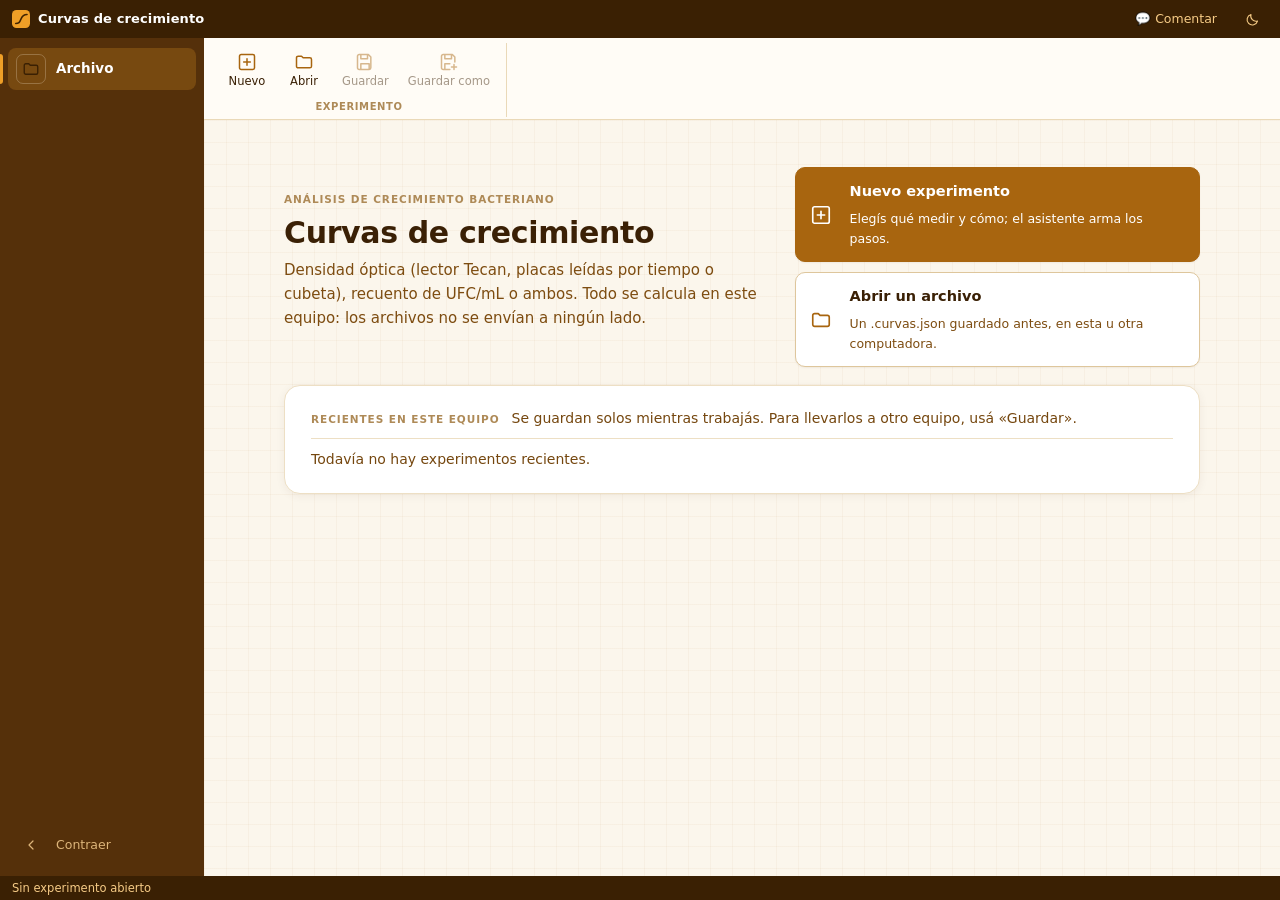
==== docs/index.html @ dcc704e7 "v2.10.0: OD y UFC con el mismo cálculo, ajustes de Baranyi/Huang corregidos y formato de publicación" ====
<!doctype html>
<html lang="es" data-tema="claro">
  <head>
    <meta charset="UTF-8" />
    <meta name="viewport" content="width=device-width, initial-scale=1.0" />
    <title>Curvas de crecimiento</title>
    <link rel="icon" type="image/svg+xml" href="data:image/svg+xml,%3Csvg xmlns='http://www.w3.org/2000/svg' viewBox='0 0 64 64'%3E%3Crect width='64' height='64' rx='14' fill='%23633806'/%3E%3Cpath d='M14 14V50H54' fill='none' stroke='%23FAEEDA' stroke-width='3.3' stroke-linecap='round'/%3E%3Cpath d='M17 46C28 46 32 44.5 37 34S47 17 56 16' fill='none' stroke='%23EF9F27' stroke-width='5.2' stroke-linecap='round'/%3E%3C/svg%3E" />
    <script>try { var t = JSON.parse(localStorage.getItem('curvas-crecimiento-v2-tema-mesada')); if (t) document.documentElement.dataset.tema = t } catch (e) {}</script>
    <script type="module" crossorigin src="./assets/index-DXe08MW4.js"></script>
    <link rel="stylesheet" crossorigin href="./assets/index-XXb9IZ9j.css">
  </head>
  <body>
    <div id="root"></div>
  </body>
</html>
---- docs/assets/index-XXb9IZ9j.css ----
@font-face{font-family:IBM Plex Sans;font-style:normal;font-display:swap;font-weight:400;src:url(./ibm-plex-sans-latin-400-normal-CDDApCn2.woff2) format("woff2"),url(./ibm-plex-sans-latin-400-normal-CYLoc0-x.woff) format("woff")}@font-face{font-family:IBM Plex Sans;font-style:normal;font-display:swap;font-weight:500;src:url(./ibm-plex-sans-latin-500-normal-6ng42L7E.woff2) format("woff2"),url(./ibm-plex-sans-latin-500-normal-BgVn5rGT.woff) format("woff")}@font-face{font-family:IBM Plex Sans;font-style:normal;font-display:swap;font-weight:600;src:url(./ibm-plex-sans-latin-600-normal-CuJfVYMP.woff2) format("woff2"),url(./ibm-plex-sans-latin-600-normal-Cu4Hd6ag.woff) format("woff")}@font-face{font-family:IBM Plex Sans;font-style:normal;font-display:swap;font-weight:700;src:url(./ibm-plex-sans-latin-700-normal-Bxkt5Cjx.woff2) format("woff2"),url(./ibm-plex-sans-latin-700-normal-Bth3BMcD.woff) format("woff")}@font-face{font-family:IBM Plex Sans;font-style:normal;font-display:swap;font-weight:400;src:url(./ibm-plex-sans-greek-400-normal-_efipK4i.woff2) format("woff2"),url(./ibm-plex-sans-greek-400-normal-D9ESIMu3.woff) format("woff")}@font-face{font-family:IBM Plex Sans;font-style:normal;font-display:swap;font-weight:600;src:url(./ibm-plex-sans-greek-600-normal-DzTrcv_p.woff2) format("woff2"),url(./ibm-plex-sans-greek-600-normal-D-CqTdkO.woff) format("woff")}:root,[data-tema=claro]{--fondo: #FBF6EC;--panel: #FFFFFF;--panel2: #FAF2E3;--hover: #F6E8CF;--cuadricula: rgba(168, 101, 15, .045);--texto: #3A2005;--sec: #7D4C10;--tenue: #AE8A57;--borde: #EDDFC4;--borde2: #DEC69C;--acento: #A8650F;--acento-fuerte: #854F0B;--acento-suave: rgba(239, 159, 39, .15);--sobre-acento: #FFFFFF;--acento2: #993C1D;--peligro: #B42318;--peligro-suave: rgba(180, 35, 24, .08);--ok: #3B6D11;--ok-suave: rgba(99, 153, 34, .13);--aviso: #C2410C;--aviso-suave: rgba(194, 65, 12, .09);--sombra: 0 12px 32px rgba(65, 36, 2, .14);--sombra-suave: 0 1px 2px rgba(65, 36, 2, .06);--input: #FFFFFF;--radio: 10px;color-scheme:light}[data-tema=oscuro]{--fondo: #221403;--panel: #2E1E0A;--panel2: #382510;--hover: #432D15;--cuadricula: rgba(250, 199, 117, .035);--texto: #FAEEDA;--sec: #E0B777;--tenue: #A48150;--borde: #47301A;--borde2: #5F4122;--acento: #EF9F27;--acento-fuerte: #FAC775;--acento-suave: rgba(239, 159, 39, .15);--sobre-acento: #412402;--acento2: #F0997B;--peligro: #F09595;--peligro-suave: rgba(240, 149, 149, .12);--ok: #97C459;--ok-suave: rgba(151, 196, 89, .12);--aviso: #FAC775;--aviso-suave: rgba(250, 199, 117, .12);--sombra: 0 12px 32px rgba(0, 0, 0, .45);--sombra-suave: 0 1px 2px rgba(0, 0, 0, .3);--input: #281906;color-scheme:dark}*{box-sizing:border-box}html,body,#root{height:100%;margin:0}body{background:var(--fondo);color:var(--texto);font:14px/1.5 IBM Plex Sans,Segoe UI,system-ui,-apple-system,Roboto,Arial,sans-serif;-webkit-font-smoothing:antialiased;font-feature-settings:"tnum" 1}h1{font-size:21px;font-weight:600;margin:0 0 4px;letter-spacing:-.012em;line-height:1.25}h2{font-size:15.5px;font-weight:600;margin:0 0 10px}h3{font-size:13.5px;font-weight:600;margin:18px 0 8px;color:var(--acento)}h4{font-size:14px;font-weight:600;margin:16px 0 6px}p{margin:0 0 10px}a{color:var(--acento)}code{font-family:Consolas,Cascadia Mono,monospace;font-size:12.5px;background:var(--panel2);border:1px solid var(--borde);padding:1px 5px;border-radius:4px}.sub{color:var(--sec);margin-bottom:18px}.ayuda{color:var(--sec);font-size:13px}.tenue{color:var(--tenue)}.mono{font-family:Consolas,Cascadia Mono,monospace}.num{font-variant-numeric:tabular-nums}.etiqueta-seccion{display:inline-block;font-size:10.5px;font-weight:600;letter-spacing:.09em;text-transform:uppercase;color:var(--tenue)}button{font:inherit;color:var(--texto);background:var(--panel);border:1px solid var(--borde2);border-radius:7px;padding:6px 12px;cursor:pointer;transition:background .15s,border-color .15s,color .15s,box-shadow .15s;display:inline-flex;align-items:center;gap:6px;white-space:nowrap}button:hover:not(:disabled){background:var(--hover);border-color:var(--acento)}button:focus-visible{outline:2px solid var(--acento);outline-offset:1px}button:disabled{opacity:.45;cursor:default}button.primario{background:var(--acento);border-color:var(--acento);color:var(--sobre-acento);font-weight:600;box-shadow:var(--sombra-suave)}button.primario:hover:not(:disabled){background:var(--acento-fuerte);border-color:var(--acento-fuerte)}button.peligro{color:var(--peligro);border-color:color-mix(in srgb,var(--peligro) 45%,transparent);background:transparent}button.peligro:hover:not(:disabled){background:var(--peligro-suave);border-color:var(--peligro)}button.fantasma{background:transparent;border-color:transparent;color:var(--sec)}button.fantasma:hover:not(:disabled){color:var(--texto);background:var(--hover);border-color:transparent}button.chico{padding:3px 9px;font-size:12.5px}button.icono{padding:5px;width:30px;height:30px;justify-content:center}input,select,textarea{font:inherit;color:var(--texto);background:var(--input);border:1px solid var(--borde2);border-radius:7px;padding:6px 9px;outline:none;transition:border-color .15s,box-shadow .15s;min-width:0}input:hover,select:hover,textarea:hover{border-color:color-mix(in srgb,var(--acento) 45%,var(--borde2))}input:focus,select:focus,textarea:focus{border-color:var(--acento);box-shadow:0 0 0 3px var(--acento-suave)}input:disabled{opacity:.55}input[type=checkbox]{accent-color:var(--acento);width:15px;height:15px;margin:0}input[type=number]{width:90px}textarea{resize:vertical}.campo{display:flex;flex-direction:column;gap:4px;margin-bottom:10px}.campo>span{font-size:12px;color:var(--sec);font-weight:500}.campo input,.campo select,.campo textarea{width:100%}.check{display:flex;gap:8px;align-items:flex-start;margin:6px 0 10px;cursor:pointer;font-size:13.5px}.check input{margin-top:2px;flex-shrink:0}.check small{display:block;color:var(--sec);font-size:12px}.fila{display:flex;gap:10px;align-items:center;flex-wrap:wrap}.fila.fin{align-items:flex-end}.fila .campo{margin-bottom:0}.espacio{flex:1}.seg{display:inline-flex;border:1px solid var(--borde2);border-radius:8px;overflow:hidden;background:var(--panel)}.seg button{border:0;border-radius:0;background:transparent;padding:5px 12px;color:var(--sec)}.seg button+button{border-left:1px solid var(--borde2)}.seg button.on{background:var(--acento-suave);color:var(--acento);font-weight:600}.grilla-form{display:grid;grid-template-columns:repeat(auto-fill,minmax(200px,1fr));gap:0 14px}.app{display:flex;height:100%}.principal{flex:1;overflow-y:auto;min-width:0;background-color:var(--fondo);background-image:linear-gradient(var(--cuadricula) 1px,transparent 1px),linear-gradient(90deg,var(--cuadricula) 1px,transparent 1px);background-size:22px 22px}.pagina{padding:16px 24px 48px}.encabezado{display:flex;align-items:flex-start;gap:16px;margin-bottom:16px;flex-wrap:wrap}.encabezado>div:first-child{flex:1;min-width:260px}.encabezado .sub{margin:2px 0 0;max-width:1100px}.tarjeta,.mosaico{background:var(--panel);border:1px solid var(--borde);border-radius:var(--radio);box-shadow:var(--sombra-suave)}.tarjeta{padding:16px 18px;margin-bottom:14px}.tarjeta>h2:first-child{padding-bottom:8px;border-bottom:1px solid var(--borde);margin-bottom:12px}.tarjeta.plana{padding:12px 14px}.cabeza-tarjeta{display:flex;align-items:baseline;gap:12px;flex-wrap:wrap;padding-bottom:8px;margin-bottom:10px;border-bottom:1px solid var(--borde)}.ajustes h3:first-child{margin-top:0}.grid-kpi{display:grid;grid-template-columns:repeat(auto-fill,minmax(150px,1fr));gap:10px;margin-bottom:14px}.kpi{background:var(--panel);border:1px solid var(--borde);border-radius:8px;padding:9px 12px;border-left:3px solid var(--acento)}.kpi small{color:var(--sec);font-size:11.5px;display:block}.kpi b{font-size:18px;font-weight:600;font-variant-numeric:tabular-nums}.vacio{border:1px dashed var(--borde2);border-radius:var(--radio);padding:34px 20px;text-align:center;color:var(--sec);background:var(--panel)}.vacio b{display:block;color:var(--texto);font-size:15px;margin-bottom:4px}.chip{display:inline-flex;align-items:center;gap:6px;padding:1px 9px;border-radius:99px;font-size:12px;background:var(--panel2);border:1px solid var(--borde);color:var(--sec)}.chip.acento{background:var(--acento-suave);color:var(--acento);border-color:transparent}.chip.ok{background:var(--ok-suave);color:var(--ok);border-color:transparent}.chip.aviso{background:var(--aviso-suave);color:var(--aviso);border-color:transparent}.chip.peligro{background:var(--peligro-suave);color:var(--peligro);border-color:transparent}.punto{width:10px;height:10px;border-radius:50%;display:inline-block;flex-shrink:0}.aviso-caja{border-radius:8px;padding:9px 12px;font-size:13px;margin-bottom:12px;background:var(--aviso-suave);color:var(--aviso);border-left:3px solid var(--aviso)}.aviso-caja.info{background:var(--acento-suave);color:var(--acento-fuerte);border-left-color:var(--acento)}.aviso-caja.error{background:var(--peligro-suave);color:var(--peligro);border-left-color:var(--peligro)}.aviso-texto{color:var(--aviso);font-weight:600}.pestanas{display:flex;gap:2px;border-bottom:1px solid var(--borde);margin-bottom:14px;flex-wrap:wrap}.pestanas button{border:0;border-bottom:2px solid transparent;border-radius:0;background:transparent;color:var(--sec);padding:8px 12px}.pestanas button:hover:not(:disabled){background:transparent;color:var(--texto);border-color:transparent;border-bottom-color:var(--borde2)}.pestanas button.on{color:var(--acento);border-bottom-color:var(--acento);font-weight:600}.tabla-scroll{overflow:auto;border:1px solid var(--borde);border-radius:8px;max-height:520px;background:var(--panel)}.tabla-scroll.alta{max-height:none}table.tabla{border-collapse:separate;border-spacing:0;width:100%;font-size:13px}.tabla th{position:sticky;top:0;background:var(--panel2);color:var(--sec);font-weight:600;text-align:left;padding:7px 10px;border-bottom:1px solid var(--borde2);white-space:nowrap;z-index:1;font-size:12px}.tabla td{padding:6px 10px;border-bottom:1px solid var(--borde);white-space:nowrap}.tabla tbody tr:nth-child(2n) td{background:color-mix(in srgb,var(--panel2) 45%,transparent)}.tabla tr:last-child td{border-bottom:0}.tabla tbody tr:hover td{background:var(--hover)}.tabla td.num,.tabla th.num{text-align:right;font-variant-numeric:tabular-nums}.tabla input,.tabla select{padding:3px 6px}.tabla.compacta th,.tabla.compacta td{padding:3px 8px}.calib-resultado{padding:12px 14px;border:1px solid var(--borde);border-radius:8px;background:var(--panel2)}.calib-resultado h3{margin-top:12px}.tabla tr.fuera td{color:var(--tenue);text-decoration:line-through;text-decoration-color:color-mix(in srgb,var(--tenue) 60%,transparent)}.tabla tr.fuera td.grupo{color:inherit;text-decoration:none}[data-tip]{cursor:help}.tabla td[data-tip]{text-decoration:underline dotted color-mix(in srgb,var(--acento) 60%,transparent);text-underline-offset:3px}.placa-wrap{overflow-x:auto;overflow-y:hidden;padding-bottom:4px}.placa{border-collapse:separate;border-spacing:5px;-webkit-user-select:none;user-select:none;margin:0}.placa th{color:var(--sec);font-weight:600;font-size:12px}.placa td{padding:0}.pozo{width:74px;height:50px;border-radius:50%/42%;border:1px solid var(--borde2);background:var(--panel2);display:flex;flex-direction:column;justify-content:center;align-items:center;cursor:pointer;font-size:11px;line-height:1.2;text-align:center;padding:2px;transition:transform .08s,box-shadow .12s;overflow:hidden}.pozo:hover{box-shadow:0 0 0 2px var(--acento)}.pozo b{font-weight:600;font-size:11.5px;max-width:64px;overflow:hidden;text-overflow:ellipsis;white-space:nowrap}.pozo small{color:var(--sec);font-size:10.5px}.pozo.sel{box-shadow:0 0 0 2px var(--acento),0 0 0 5px var(--acento-suave);transform:scale(.96)}.pozo.vacio-poz{opacity:.55}.pozo.blanco{background-image:repeating-linear-gradient(135deg,transparent 0 6px,color-mix(in srgb,var(--sec) 16%,transparent) 6px 8px)}.leyenda-cepas{display:flex;flex-wrap:wrap;gap:6px 14px;margin-top:12px;font-size:12.5px;color:var(--sec)}.leyenda-cepas span{display:inline-flex;gap:6px;align-items:center}.barra-seleccion{display:flex;align-items:center;gap:10px;flex-wrap:wrap;margin-top:12px;padding:8px 12px;border-radius:8px;background:var(--acento-suave);border:1px solid var(--acento);font-size:13px;animation:aparecer .15s}.barra-seleccion .ayuda{max-width:420px;overflow:hidden;text-overflow:ellipsis;white-space:nowrap}.asistente{max-width:980px}.etapa{animation:desplegar .45s cubic-bezier(.2,.8,.2,1) both;margin-bottom:26px}.etapa>.titulo-etapa{display:flex;align-items:center;gap:10px;margin-bottom:12px}.etapa>.titulo-etapa .n{width:26px;height:26px;border-radius:50%;display:grid;place-items:center;background:var(--acento);color:var(--sobre-acento);font-weight:700;font-size:13px}.etapa>.titulo-etapa b{font-size:15.5px;font-weight:600}.opciones{display:grid;grid-template-columns:repeat(auto-fill,minmax(220px,1fr));gap:14px}.opcion{display:flex;flex-direction:column;align-items:stretch;text-align:left;padding:0;gap:0;overflow:hidden;background:var(--panel);border:1.5px solid var(--borde);border-radius:12px;white-space:normal;transition:transform .18s,border-color .18s,box-shadow .18s}.opcion:hover:not(:disabled){transform:translateY(-2px);border-color:var(--acento);box-shadow:var(--sombra);background:var(--panel)}.opcion.on{border-color:var(--acento);box-shadow:0 0 0 3px var(--acento-suave)}.opcion.apagada{opacity:.55}.opcion .ilus{height:120px;background:var(--panel2);display:grid;place-items:center;border-bottom:1px solid var(--borde)}.opcion.on .ilus{background:var(--acento-suave)}.opcion .txt{padding:12px 14px 14px}.opcion .txt b{display:block;font-size:14.5px;font-weight:600;margin-bottom:3px}.opcion .txt small{color:var(--sec);font-size:12.5px;line-height:1.45;display:block}.lista-opciones{display:flex;flex-wrap:wrap;gap:6px;margin:4px 0 12px}.lista-opciones button{border-radius:99px;padding:4px 11px;font-size:13px}.lista-opciones button.on{background:var(--acento-suave);color:var(--acento);border-color:var(--acento)}.lista-opciones button.off{background:transparent;color:var(--sec);border-style:dashed}.sugerencias{display:flex;flex-wrap:wrap;gap:4px;margin:-4px 0 10px}.sugerencias button{padding:2px 9px;font-size:12px;border-radius:99px;background:transparent;color:var(--sec)}.sugerencias button.on{background:var(--acento-suave);color:var(--acento);border-color:var(--acento)}@keyframes desplegar{0%{opacity:0;transform:translateY(-14px);clip-path:inset(0 0 100% 0)}to{opacity:1;transform:none;clip-path:inset(0 0 0 0)}}@keyframes aparecer{0%{opacity:0;transform:translateY(-4px)}to{opacity:1;transform:none}}.velo{position:fixed;top:0;right:0;bottom:0;left:0;background:#1e100280;display:grid;place-items:center;z-index:60;padding:20px;animation:aparecer .15s;-webkit-backdrop-filter:blur(2px);backdrop-filter:blur(2px)}.modal{background:var(--panel);border:1px solid var(--borde2);border-radius:12px;box-shadow:var(--sombra);max-height:92vh;display:flex;flex-direction:column;width:100%}.modal header{padding:13px 18px;border-bottom:1px solid var(--borde);display:flex;align-items:center;gap:10px;background:var(--panel2);border-radius:12px 12px 0 0}.modal header b{font-size:15px;flex:1}.modal .cuerpo{padding:16px 18px;overflow-y:auto}.modal footer{padding:12px 18px;border-top:1px solid var(--borde);display:flex;gap:8px;justify-content:flex-end}.toasts{position:fixed;right:18px;bottom:34px;display:flex;flex-direction:column;gap:8px;z-index:80}.toast{background:var(--panel);border:1px solid var(--borde2);border-left:3px solid var(--ok);border-radius:8px;padding:10px 14px;box-shadow:var(--sombra);max-width:420px;animation:aparecer .2s;font-size:13.5px}.toast.error{border-left-color:var(--peligro)}.globo{position:fixed;z-index:90;pointer-events:none;background:var(--panel);color:var(--texto);border:1px solid var(--borde2);border-radius:8px;padding:8px 11px;font-size:12.5px;white-space:pre-line;max-width:440px;box-shadow:var(--sombra);line-height:1.5}.globo b{display:block;margin-bottom:2px}.grafico{position:relative}.grafico>svg{display:block;width:100%;height:auto}.tip-graf{position:absolute;pointer-events:none;background:var(--panel);border:1px solid var(--borde2);border-radius:8px;padding:6px 9px;font-size:12px;white-space:pre-line;box-shadow:var(--sombra);z-index:5;max-width:340px}.zona-carga{border:1.5px dashed var(--borde2);border-radius:var(--radio);padding:26px;text-align:center;color:var(--sec);cursor:pointer;transition:border-color .15s,background .15s;background:var(--panel)}.zona-carga:hover,.zona-carga.sobre{border-color:var(--acento);background:var(--acento-suave);color:var(--texto)}.zona-carga b{color:var(--texto);display:block;font-size:14.5px;margin:6px 0 2px}.tiempos{display:flex;gap:6px;flex-wrap:wrap;align-items:center;margin-bottom:14px}.tiempo{border-radius:8px;padding:6px 12px;background:var(--panel);border:1px solid var(--borde2);display:inline-flex;flex-direction:column;align-items:flex-start;gap:0;line-height:1.25}.tiempo small{font-size:11px;color:var(--sec)}.tiempo.on{border-color:var(--acento);background:var(--acento-suave);color:var(--acento);box-shadow:inset 0 -2px 0 var(--acento)}.tiempo.oculta{opacity:.5;border-style:dashed}.tiempo .estado-t{display:inline-flex;gap:4px;align-items:center}.metodos{max-width:980px;line-height:1.7}.metodos h2{font-size:18px;margin-top:30px;padding-top:18px;border-top:1px solid var(--borde)}.metodos h2:first-of-type{border-top:0;padding-top:0;margin-top:8px}.metodos p,.metodos li{font-size:14.5px}.metodos ol,.metodos ul{padding-left:22px;margin:0 0 12px}.formula{background:var(--panel2);border:1px solid var(--borde);border-left:3px solid var(--acento);border-radius:0 8px 8px 0;padding:10px 14px;margin:8px 0 14px;font-family:"Cambria Math",Cambria,Georgia,serif;font-size:15.5px;overflow-x:auto}.formula small{display:block;font-family:IBM Plex Sans,Segoe UI,system-ui,sans-serif;font-size:12.5px;color:var(--sec);margin-top:4px}.ejemplo{background:var(--acento-suave);border-radius:8px;padding:10px 14px;margin:8px 0 14px;font-size:14px}.ejemplo b:first-child{color:var(--acento)}.indice{columns:2;column-gap:30px;font-size:13.5px;padding-left:18px}.estado-ajuste{font-size:12px;font-weight:600;color:var(--acento);background:var(--acento-suave);border-radius:99px;padding:1px 8px;margin-left:6px;vertical-align:middle}.estado-ajuste.off{color:var(--tenue);background:var(--panel2)}@media print{.no-imprimir{display:none!important}.principal{overflow:visible;background:#fff}.tarjeta,.mosaico{box-shadow:none;break-inside:avoid}}:root,[data-tema=claro]{--v1: #2F6FB3;--v2: #3B6D11;--v3: #B5470E;--v4: #7A4FA3}[data-tema=oscuro]{--v1: #8CB8EC;--v2: #97C459;--v3: #F6B26B;--v4: #C3A3E6}.calc{cursor:pointer;border-bottom:1px dotted var(--tenue)}.calc:hover,.calc:focus-visible{color:var(--acento);border-bottom-color:var(--acento);outline:none}.ficha-etq{font-weight:500;color:var(--sec);font-size:13px;margin-right:6px}.ficha-cab{padding-bottom:12px;border-bottom:1px solid var(--borde);margin-bottom:16px}.ficha-cab small{color:var(--sec);font-size:12.5px}.ficha-valor{font-size:26px;font-weight:700;line-height:1.25;margin-top:2px;overflow-wrap:anywhere}.ficha-valor span{font-size:15px;font-weight:500;color:var(--sec)}.ficha-sub{font-size:13px;color:var(--sec);margin-top:2px}.ficha-que{font-size:13.5px;margin:8px 0 0}.ficha-pasos{list-style:none;margin:0;padding:0;display:grid;gap:18px}.ficha-pasos>li{display:grid;grid-template-columns:26px minmax(0,1fr);gap:10px}.ficha-n{width:24px;height:24px;border-radius:50%;background:var(--acento-suave);color:var(--acento-fuerte);font-weight:700;font-size:12.5px;display:grid;place-items:center}.ficha-paso>b{font-size:14.5px}.ficha-paso>p{margin:4px 0 0;font-size:13.5px}.ficha-formula{font-family:"Cambria Math",Cambria,Georgia,serif;font-size:15px;background:var(--panel2);border-left:3px solid var(--acento);border-radius:0 8px 8px 0;padding:8px 12px;margin-top:8px;line-height:1.75;overflow-x:auto}.ficha-formula.cuenta{background:transparent;border:1px dashed var(--borde2);border-radius:8px;font-size:14.5px}.ficha-formula .var{font-weight:700}.v1{color:var(--v1)}.v2{color:var(--v2)}.v3{color:var(--v3)}.v4{color:var(--v4)}.ficha-paso>p.ficha-nota{color:var(--sec);font-size:12.5px}.ficha-esquema{margin-top:8px}.ficha-ajustes{display:flex;align-items:center;gap:6px;flex-wrap:wrap}.ficha-ajustes small{color:var(--sec)}.dil-fila{display:flex;gap:6px;flex-wrap:wrap;margin-top:8px}.dil-col{border:1px solid var(--borde);border-radius:8px;padding:5px 10px;text-align:center;min-width:76px;font-size:12px;color:var(--sec);display:grid}.dil-col b{font-size:16px;color:var(--texto)}.dil-col.rango{border-color:var(--ok)}.dil-col.elegida{border:2px solid var(--acento);background:var(--acento-suave);color:var(--acento-fuerte)}.dil-col.incontable{opacity:.6}.ficha-tabla-caja{margin-top:8px;overflow-x:auto;max-height:260px;overflow-y:auto;border:1px solid var(--borde);border-radius:8px}.ficha-tabla{border-collapse:collapse;width:100%;font-size:12.5px;font-variant-numeric:tabular-nums}.ficha-tabla th{position:sticky;top:0;background:var(--panel2);font-weight:600;text-align:right;padding:5px 10px;white-space:nowrap}.ficha-tabla td{text-align:right;padding:3px 10px;border-top:1px solid var(--borde)}.ficha-tabla tfoot td{font-weight:700;background:var(--panel2)}.rep-tarjetas{display:grid;grid-template-columns:repeat(auto-fit,minmax(120px,1fr));gap:8px;margin-top:8px}.rep-tarjeta{background:var(--panel2);border-radius:8px;padding:8px;text-align:center;font-size:12.5px;display:grid;gap:2px}.rep-tarjeta b{font-size:15.5px}.como-se-calcula ol{margin:6px 0 0;padding-left:20px;display:grid;gap:8px;font-size:14px;line-height:1.6}.como-se-calcula .num-input,.como-se-calcula input{vertical-align:middle}.como-se-calcula .seg{display:inline-flex;vertical-align:middle;margin-left:4px}.mas-ajustes{margin-top:10px;font-size:13.5px}.mas-ajustes summary{cursor:pointer;color:var(--acento)}.ecuacion-od{display:grid;gap:8px;background:var(--panel2);border-left:3px solid var(--acento);border-radius:0 8px 8px 0;padding:10px 14px;margin:6px 0 10px}.ecuacion-od small{display:block;color:var(--sec);font-size:14.5px;line-height:1.5;margin-top:4px}.ecuacion-od code{font-size:15.5px;font-family:"Cambria Math",Cambria,Georgia,serif}.ecuacion-calc{display:flex;flex-wrap:wrap;align-items:center;gap:6px 14px;font-size:13.5px}.ecuacion-calc label{display:inline-flex;align-items:center;gap:6px}.ec-modelo>h2{margin:0 0 6px}.ec-cepa{border:1px solid var(--borde);border-radius:10px;background:var(--panel);padding:12px 16px 14px;margin-top:12px}.ec-cepa h3{display:flex;align-items:center;gap:8px;margin:0 0 8px;font-size:15px}.ec-calc{display:flex;flex-wrap:wrap;align-items:flex-end;gap:10px 24px;margin-top:10px;padding-top:10px;border-top:1px dashed var(--borde)}.ec-calc label{display:grid;gap:4px;font-size:12.5px;color:var(--sec)}.ec-fila{display:inline-flex;align-items:center;gap:8px;color:var(--texto);font-size:14px;min-height:34px}.ec-calc>button{margin-left:auto}.ec-rango{display:flex;flex-wrap:wrap;gap:8px 16px;margin-bottom:10px}.ec-math{font-family:"Cambria Math","STIX Two Math","Latin Modern Math",Cambria,Georgia,serif;font-size:1.3em;margin:4px 0;max-width:100%;overflow-x:auto;overflow-y:hidden;padding:2px 0}.ec-par{display:grid;gap:4px}.ecuacion-od .ec-math{margin:2px 0}.ec-dos{display:grid;grid-template-columns:repeat(2,minmax(0,1fr));gap:14px;margin-bottom:14px}@media (max-width: 900px){.ec-dos{grid-template-columns:1fr}}.ec-sub{display:block;font-size:12.5px;letter-spacing:.02em;color:var(--sec);margin-bottom:2px}.ecuacion-od+.ecuacion-od{margin-top:8px}.ec-grid{display:grid;grid-template-columns:repeat(2,minmax(0,1fr));gap:14px;align-items:start}@media (max-width: 1100px){.ec-grid{grid-template-columns:1fr}}.ec-grid .ec-cepa{margin-top:0;min-width:0}.ec-grid .ec-math{font-size:1.08em}.ec-calc{display:grid;grid-template-columns:repeat(2,minmax(0,1fr));gap:10px;align-items:stretch;margin-top:10px;padding-top:0;border-top:0}.ec-calc>button{grid-column:1 / -1;justify-self:end;margin-left:0}.ec-conv{background:var(--panel2);border:1px solid var(--borde);border-radius:10px;padding:8px 12px 10px;display:grid;gap:6px;min-width:0}.ec-conv-et{font-size:11.5px;letter-spacing:.04em;text-transform:uppercase;color:var(--sec);font-weight:600}.ec-conv-fila{display:flex;flex-wrap:wrap;align-items:center;gap:6px 10px}.ec-flecha{color:var(--tenue)}.ec-res{font-size:17px;color:var(--acento)}.ec-conv-fila{align-items:flex-end}.ec-conv-fila .ec-flecha,.ec-conv-fila .ec-res,.ec-conv-fila .chip,.ec-conv-fila .ayuda{margin-bottom:4px}.ec-calc>.cinta-boton{grid-column:1 / -1;justify-self:end;flex-direction:row;gap:8px;min-width:0;padding:6px 12px;border-color:var(--borde)}.ficha-tabla td{white-space:pre-line;vertical-align:top}.ficha-tabla td:first-child,.ficha-tabla th:first-child{font-weight:600;min-width:110px}.ficha-tabla-caja.por-replica{max-height:none}.ficha-tabla-caja.por-replica .ficha-tabla th,.ficha-tabla-caja.por-replica .ficha-tabla td{text-align:left;white-space:pre-line}.ficha-tabla-caja.con-total .ficha-tabla tr:last-child td{font-weight:700;background:var(--panel2)}.tabla.tabla-texto td,.tabla.tabla-texto th{white-space:normal;vertical-align:top}.tabla.tabla-texto td:first-child{font-weight:600;min-width:150px}body{font-size:15px;line-height:1.6}.pagina{padding:20px 32px 56px}.tarjeta,.mosaico{border-radius:16px;box-shadow:0 2px 10px #4124020f}.tarjeta{padding:22px 26px;margin-bottom:22px}.tarjeta>h2:first-child{font-size:18px;border-bottom:0;padding-bottom:0;margin-bottom:14px;letter-spacing:-.01em}.tarjeta h2 .ayuda{display:block;margin-top:4px;font-size:13.5px;font-weight:400}.ayuda{font-size:14px;color:color-mix(in srgb,var(--sec) 88%,var(--texto));line-height:1.55}.encabezado .sub{font-size:15px;max-width:900px}h1{font-size:26px}.ecuacion-od,.formula{border-left-width:2px;border-radius:12px;background:color-mix(in srgb,var(--panel2) 70%,var(--panel));padding:14px 18px}.ec-cepa{border-radius:14px;padding:18px 22px 20px;box-shadow:0 1px 6px #4124020d}.ec-cepa h3{font-size:16px}.ec-sub{font-size:13px;color:var(--tenue);font-weight:600}.ec-conv{border-radius:12px;background:var(--panel)}.ec-res{font-size:20px}.tabla th{font-size:13px;padding:11px 14px;color:var(--sec);background:color-mix(in srgb,var(--panel2) 60%,var(--panel))}.tabla td{padding:11px 14px;font-size:14.5px}.tabla tbody tr:nth-child(2n) td{background:transparent}.tabla td[data-tip]{text-decoration:none}.tabla .calc,.tabla [tabindex]{border-bottom:1px solid transparent}.tabla td:hover .calc,.tabla td:hover [tabindex]{border-bottom-color:var(--acento);color:var(--acento-fuerte)}.tabla small.ayuda{color:var(--tenue);font-size:12px;margin-left:2px}.tabla-scroll{border-radius:12px}.cinta-boton{font-size:12.5px}.tabla-scroll:has(>table.tabla:not(.trabajo)){border:0;border-radius:0;background:transparent}table.tabla:not(.trabajo){border-collapse:collapse;border-top:1.5px solid var(--texto);border-bottom:1.5px solid var(--texto);font-variant-numeric:tabular-nums}.tabla:not(.trabajo) th{background:var(--panel);color:var(--texto);font-weight:500;border-bottom:.8px solid var(--texto)}.tabla:not(.trabajo) td{border-bottom:0}.tabla:not(.trabajo) tbody tr:nth-child(2n) td{background:transparent}.tabla:not(.trabajo) tbody tr:hover td{background:var(--hover)}.tabla:not(.trabajo) tfoot th,.tabla:not(.trabajo) tfoot td{background:transparent;border-top:.8px solid var(--texto);font-weight:400}.tabla.trabajo th,.tabla td b,.tabla td strong,.tabla.tabla-texto td:first-child,.ficha-tabla th,.ficha-tabla td:first-child,.ficha-tabla th:first-child{font-weight:500}.ficha-tabla-caja{border:0;border-radius:0;border-top:1.5px solid var(--texto);border-bottom:1.5px solid var(--texto)}.ficha-tabla th{background:var(--panel);border-bottom:.8px solid var(--texto)}.ficha-tabla td{border-top:0}.ficha-tabla tfoot td,.ficha-tabla-caja.con-total .ficha-tabla tr:last-child td{font-weight:600;color:var(--acento-fuerte);background:transparent;border-top:.8px solid var(--texto)}.ficha-valor{font-weight:600}.ficha-n,.etapa>.titulo-etapa .n{font-weight:600}.ficha-formula .var,.ec-sub,.ec-conv-et{font-weight:500}.metodos li>b:first-child,.metodos p>b:first-child{font-weight:600}.metodos b,.dil-col b,.rep-tarjeta b{font-weight:500}:root,[data-tema=claro]{--barra: #3A2003;--barra-texto: #F6CB86;--cinta: #FFFCF6;--cinta-borde: #EAD9B8;--menu: #55300A;--menu-texto: #FAEEDA;--menu-tenue: #DDB57A;--menu-hover: rgba(250, 238, 218, .08);--menu-act: rgba(239, 159, 39, .22);--menu-ico: rgba(250, 238, 218, .09)}[data-tema=oscuro]{--barra: #150C01;--barra-texto: #E2B978;--cinta: #2A1A06;--cinta-borde: #47301A;--menu: #1A1002;--menu-texto: #FAEEDA;--menu-tenue: #C9A266;--menu-hover: rgba(250, 238, 218, .06);--menu-act: rgba(239, 159, 39, .2);--menu-ico: rgba(250, 238, 218, .07)}.app{flex-direction:column}.cuerpo-app{flex:1;display:flex;min-height:0}.zona-trabajo{flex:1;display:flex;flex-direction:column;min-width:0}.barra-titulo{height:38px;flex-shrink:0;background:var(--barra);color:#fff;display:flex;align-items:center;gap:8px;padding:0 10px 0 12px;font-size:13px;position:relative}.barra-titulo b{font-weight:600;letter-spacing:.01em}.barra-titulo .titulo-exp{position:absolute;left:50%;transform:translate(-50%);color:var(--barra-texto);max-width:40vw;overflow:hidden;text-overflow:ellipsis;white-space:nowrap;font-size:12.5px}.titulo-boton{background:transparent;border:1px solid transparent;color:var(--barra-texto);padding:4px 9px;font-size:12.5px}.titulo-boton:hover:not(:disabled),.titulo-boton.on{background:#ffffff1a;color:#fff;border-color:#ffffff26}.titulo-boton:disabled{opacity:.3}.menu-lateral{width:204px;flex-shrink:0;background:var(--menu);display:flex;flex-direction:column;gap:2px;padding:10px 8px;overflow-y:auto;transition:width .18s}.menu-lateral.corto{width:58px}.menu-lateral.corto .txt{display:none}.menu-lateral .espacio{flex:1}.sep-menu{height:1px;background:#faeeda24;margin:6px 4px}.item-menu{position:relative;display:flex;align-items:center;gap:10px;width:100%;padding:6px 8px;border:0;border-radius:8px;background:transparent;color:var(--menu-texto);text-align:left;font-size:13.5px}.item-menu:hover:not(:disabled){background:var(--menu-hover)}.item-menu .ico{width:30px;height:30px;border-radius:7px;display:grid;place-items:center;flex-shrink:0;position:relative;color:var(--menu-tenue);background:var(--menu-ico)}.item-menu.on{background:var(--menu-act);color:#fff;font-weight:600}.item-menu.on:before{content:"";position:absolute;left:-8px;top:6px;bottom:6px;width:3px;border-radius:0 3px 3px 0;background:#ef9f27}.item-menu.on .ico{background:#ef9f27;color:#3a2003}.item-menu.archivo .ico{background:transparent;border:1px solid rgba(250,238,218,.25)}.item-menu .hecho{position:absolute;right:-4px;bottom:-4px;width:14px;height:14px;border-radius:50%;display:grid;place-items:center;background:#97c459;color:#173404;border:2px solid var(--menu)}.item-menu.plegar{color:var(--menu-tenue);font-size:12.5px}.item-menu.plegar .ico{background:transparent;color:var(--menu-tenue)}.grupo-menu{display:flex;flex-direction:column;gap:2px}.grupo-menu.activo>.fila-grupo .cabeza{color:#fff}.grupo-menu.activo>.fila-grupo .cabeza .ico{background:#ef9f2759;color:#faeeda}.fila-grupo{display:flex;align-items:center;gap:2px}.fila-grupo .item-menu.cabeza{flex:1;min-width:0}.plegar-grupo{width:34px;height:34px;flex-shrink:0;display:grid;place-items:center;padding:0;border:0;border-radius:8px;background:transparent;color:var(--menu-tenue);cursor:pointer}.plegar-grupo:hover:not(:disabled){background:var(--menu-hover);color:var(--menu-texto)}.submenu{display:flex;flex-direction:column;gap:1px;margin-left:22px;padding-left:8px;border-left:1px solid rgba(250,238,218,.18)}.item-menu.sub{font-size:13px;padding:4px 8px}.item-menu.sub .ico{width:26px;height:26px}.item-menu.sub.on:before{left:-17px}.menu-lateral.corto .submenu{margin-left:0;padding-left:0;border-left:0}.menu-lateral.corto .plegar-grupo{display:none}.cinta{min-height:82px;flex-shrink:0;background:var(--cinta);border-bottom:1px solid var(--cinta-borde);display:flex;align-items:stretch;padding:5px 8px 2px;overflow-x:auto;box-shadow:0 1px #41240208}.cinta:empty{min-height:0;padding:0;border-bottom:0}.cinta-grupo{display:flex;flex-direction:column;padding:0 8px;border-right:1px solid var(--cinta-borde);flex-shrink:0}.cinta-items{display:flex;align-items:center;gap:3px;flex:1}.cinta-titulo{font-size:10px;color:var(--tenue);text-align:center;padding:2px 0;white-space:nowrap;letter-spacing:.06em;text-transform:uppercase;font-weight:600}.cinta-boton{display:inline-flex;align-items:center;justify-content:center;flex-direction:column;gap:3px;min-width:54px;padding:5px 7px;border:1px solid transparent;background:transparent;border-radius:7px;font-size:11.5px;color:var(--texto);line-height:1.1}.cinta-boton svg,.cinta-boton .simbolo{color:var(--acento)}.cinta-boton .simbolo{font-size:15px;font-weight:600;height:20px;display:grid;place-items:center;font-family:IBM Plex Sans,"Cambria Math",Cambria,Georgia,serif}.cinta-boton:hover:not(:disabled){background:var(--hover);border-color:transparent}.cinta-boton.on{background:var(--acento-suave);border-color:color-mix(in srgb,var(--acento) 45%,transparent);color:var(--acento-fuerte);font-weight:600}.cinta-boton.peligro svg{color:var(--peligro)}.cinta-campo{display:flex;flex-direction:column;gap:3px;font-size:11px;color:var(--sec);padding:0 4px}.cinta-campo input,.cinta-campo select{padding:4px 7px;font-size:12.5px;min-width:70px}.valor-cinta{display:inline-block;padding:5px 2px;font-size:13px;font-weight:600;color:var(--texto);white-space:nowrap}.migas{position:sticky;top:0;z-index:4;display:flex;align-items:center;gap:10px;padding:6px 24px;background:color-mix(in srgb,var(--fondo) 88%,transparent);-webkit-backdrop-filter:blur(4px);backdrop-filter:blur(4px);border-bottom:1px solid var(--borde);font-size:12.5px}.migas .ruta{display:inline-flex;align-items:center;gap:6px;color:var(--sec)}.migas .ruta span:after{content:"›";margin-left:6px;color:var(--tenue)}.migas .ruta b{color:var(--texto);font-weight:600}.migas .paso-n{color:var(--tenue);font-size:11.5px}.barra-estado{height:24px;flex-shrink:0;background:var(--barra);color:var(--barra-texto);font-size:11.5px;display:flex;align-items:center;padding:0 12px;white-space:nowrap;overflow:hidden;text-overflow:ellipsis}.mosaico{padding:14px 16px;min-width:0}.mosaico-cab{display:flex;align-items:center;justify-content:space-between;gap:10px;margin:-2px 0 10px;padding-bottom:8px;border-bottom:1px solid var(--borde)}.mosaico-cab h2{margin:0;font-size:13.5px;font-weight:600}.mosaico-cab button{color:var(--acento)}.tablero{display:grid;grid-template-columns:repeat(3,minmax(0,1fr));grid-auto-flow:row dense;gap:14px}.tablero .m-grande{grid-column:span 2;grid-row:span 2}.cifra{display:flex;align-items:baseline;gap:8px;margin:4px 0 10px}.cifra b{font-size:30px;font-weight:600;line-height:1;font-variant-numeric:tabular-nums}.cifra span{color:var(--sec);font-size:13px}.barra-prog{height:7px;border-radius:4px;background:var(--panel2);border:1px solid var(--borde);overflow:hidden;margin-bottom:4px}.barra-prog i{display:block;height:100%;background:var(--ok)}.mini-placas{display:flex;flex-wrap:wrap;gap:6px}.mini-placa{flex-direction:column;gap:0;width:46px;padding:6px 0;border-radius:8px;background:var(--acento-suave);border-color:transparent;color:var(--acento-fuerte);font-size:11px}.mini-placa small{color:var(--ok)}.mini-placa.oculta{opacity:.45}.barra-cepa{display:grid;grid-template-columns:96px 1fr 52px;align-items:center;gap:8px;font-size:12.5px;margin:7px 0}.barra-cepa span{color:var(--sec);overflow:hidden;text-overflow:ellipsis;white-space:nowrap}.barra-cepa div{height:9px;background:var(--panel2);border-radius:5px;overflow:hidden}.barra-cepa i{display:block;height:100%;border-radius:5px}.barra-cepa b{text-align:right;font-variant-numeric:tabular-nums}.ficha-exp{position:relative;display:grid;grid-template-columns:minmax(240px,1fr) minmax(0,2fr);gap:18px;background:var(--panel);border:1px solid var(--borde);border-left:4px solid var(--acento);border-radius:var(--radio);padding:14px 18px;margin-bottom:14px;box-shadow:var(--sombra-suave)}.ficha-titulo h1{margin-top:2px}.ficha-datos{display:grid;grid-template-columns:repeat(auto-fill,minmax(150px,1fr));gap:8px 18px;margin:0;padding-right:64px}.ficha-datos>div{min-width:0}.ficha-datos dt{font-size:10.5px;font-weight:600;letter-spacing:.08em;text-transform:uppercase;color:var(--tenue)}.ficha-datos dd{margin:1px 0 0;font-size:13.5px;overflow:hidden;text-overflow:ellipsis}.ficha-cepas{display:flex;flex-wrap:wrap;gap:4px 12px;white-space:normal!important}.ficha-cepas span{display:inline-flex;align-items:center;gap:5px}.ficha-editar{position:absolute;top:10px;right:10px}.lista-pasos{list-style:none;margin:0;padding:0;display:flex;flex-direction:column;gap:1px}.lista-pasos button{width:100%;justify-content:flex-start;padding:5px 6px;color:var(--texto);font-size:13px}.marca-paso{width:18px;height:18px;border-radius:50%;border:1.5px solid var(--borde2);display:grid;place-items:center;flex-shrink:0;color:#fff}.lista-pasos li.hecho .marca-paso{background:var(--ok);border-color:var(--ok)}.lista-pasos li.hecho button{color:var(--sec)}.lista-pasos li.proximo .marca-paso{border-color:var(--acento);box-shadow:0 0 0 3px var(--acento-suave)}.lista-pasos li.proximo button{font-weight:600}.lista-pendientes{list-style:none;margin:0;padding:0;display:flex;flex-direction:column;gap:6px}.lista-pendientes li{display:flex;align-items:flex-start;gap:8px;font-size:13px;padding:6px 8px;border-radius:7px;background:var(--panel2)}.lista-pendientes li.aviso{background:var(--aviso-suave)}.icono-pend{width:18px;height:18px;border-radius:50%;display:grid;place-items:center;flex-shrink:0;font-size:11px;font-weight:700;background:var(--acento-suave);color:var(--acento-fuerte);margin-top:1px}.lista-pendientes li.aviso .icono-pend{background:var(--aviso);color:#fff}.texto-pend{flex:1}.lista-pendientes button{flex-shrink:0;color:var(--acento);padding:1px 6px}.todo-bien{display:flex;align-items:center;gap:8px;color:var(--ok);font-weight:600;margin:4px 0}@media (max-width: 1100px){.tablero{grid-template-columns:1fr}.tablero .m-grande{grid-column:auto;grid-row:auto}.ficha-exp{grid-template-columns:1fr}}.inicio{max-width:980px;margin:0 auto}.portada{display:grid;grid-template-columns:minmax(0,1.2fr) minmax(0,1fr);gap:24px;align-items:center;margin:3vh 0 18px}.portada h1{font-size:30px;margin:4px 0 6px}.acciones-portada{display:flex;flex-direction:column;gap:10px}.accion-portada{display:grid;grid-template-columns:30px 1fr;grid-template-rows:auto auto;column-gap:10px;text-align:left;white-space:normal;padding:12px 14px;border-radius:var(--radio);background:var(--panel);box-shadow:var(--sombra-suave)}.accion-portada svg{grid-row:span 2;color:var(--acento);align-self:center}.accion-portada b{font-size:14.5px}.accion-portada small{color:var(--sec);font-size:12.5px}.accion-portada.primaria{background:var(--acento);border-color:var(--acento);color:var(--sobre-acento)}.accion-portada.primaria svg,.accion-portada.primaria small{color:var(--sobre-acento)}.accion-portada.primaria:hover:not(:disabled){background:var(--acento-fuerte)}.lista-recientes{display:flex;flex-direction:column}.reciente{display:flex;align-items:center;gap:4px;border-bottom:1px solid var(--borde)}.reciente:last-child{border-bottom:0}.abrir-reciente{flex:1;min-width:0;display:flex;align-items:center;gap:12px;text-align:left;background:transparent;border:0;border-radius:6px;padding:8px 6px}.abrir-reciente svg{color:var(--acento);flex-shrink:0}.abrir-reciente>span{flex:1;min-width:0;display:flex;flex-direction:column}.abrir-reciente b{font-weight:600;overflow:hidden;text-overflow:ellipsis}.abrir-reciente small{color:var(--sec);font-size:12px;overflow:hidden;text-overflow:ellipsis}.fecha-reciente{color:var(--tenue);font-size:12px;flex-shrink:0}.ficha-abierta{border-left:4px solid var(--acento)}@media (max-width: 900px){.portada{grid-template-columns:1fr}}.lista-cepas-edit{display:flex;flex-direction:column;gap:6px}.lista-cepas-edit .tachada input{text-decoration:line-through}.panel-cinta{position:fixed;right:0;z-index:50;max-height:62vh;background:var(--panel);border-bottom:1px solid var(--borde2);box-shadow:var(--sombra);display:flex;flex-direction:column;animation:bajar .16s ease-out}.panel-cinta header{display:flex;align-items:center;justify-content:space-between;padding:8px 18px;border-bottom:1px solid var(--borde);background:var(--panel2)}.panel-cinta header b{font-size:14px}.cajon-cuerpo{padding:12px 18px 18px;overflow-y:auto}.cajon-grupos{display:flex;flex-wrap:wrap;row-gap:10px}.cajon-cuerpo h3:first-child{margin-top:0}.cajon-cuerpo .tarjeta.ajustes{border:0;padding:0;position:static;max-height:none;background:transparent;box-shadow:none}.panel-cinta .cajon-cuerpo>.personalizar,.panel-cinta .cajon-cuerpo>.tarjeta.ajustes{columns:250px;column-gap:30px;margin:0}.panel-cinta .cajon-cuerpo h3{break-after:avoid;margin-top:4px}.panel-cinta .cajon-cuerpo .campo,.panel-cinta .cajon-cuerpo .check,.panel-cinta .cajon-cuerpo .fila{break-inside:avoid}@keyframes bajar{0%{transform:translateY(-12px);opacity:0}to{transform:none;opacity:1}}.personalizar input[type=range]{width:100%;accent-color:var(--acento)}.grilla-2{display:grid;grid-template-columns:1fr 1fr;gap:0 10px}.grilla-2 input{width:100%}.color-cepa{margin:4px 0;font-size:13px}.color-cepa input[type=color]{width:34px;height:26px;padding:0 2px;border-radius:6px;cursor:pointer}.menu-contextual{position:fixed;z-index:95;background:var(--panel);border:1px solid var(--borde2);border-radius:9px;box-shadow:var(--sombra);padding:4px;min-width:190px}.menu-contextual button{width:100%;justify-content:flex-start;background:transparent;border:0;padding:7px 10px}.menu-contextual button:hover:not(:disabled){background:var(--hover)}.dos-columnas,.dos-columnas.ancha{display:grid;grid-template-columns:minmax(0,1fr);gap:14px;align-items:start}.columna-mosaicos{display:flex;flex-wrap:wrap;gap:12px}.columna-mosaicos>*{flex:1 1 210px;min-width:0}.biblioteca{display:flex;flex-direction:column;gap:4px;max-height:260px;overflow-y:auto;margin-bottom:8px}.biblioteca.horizontal{display:grid;grid-template-columns:repeat(auto-fill,minmax(200px,1fr));gap:8px;max-height:150px;margin-bottom:0}.biblioteca .item-bib{display:flex;align-items:center;gap:8px;padding:6px 8px;border:1px solid var(--borde);border-radius:8px;font-size:12.5px;background:var(--panel)}.biblioteca .item-bib.usado{border-color:var(--acento);background:var(--acento-suave)}.biblioteca .item-bib span{flex:1;min-width:0;overflow:hidden;text-overflow:ellipsis;white-space:nowrap}.lista-revisar{display:flex;flex-direction:column;gap:2px;max-height:420px;overflow-y:auto}.lista-revisar button{justify-content:space-between;text-align:left;white-space:normal;color:var(--texto);padding:6px 8px}.info-placa{display:flex;flex-wrap:wrap;gap:6px 18px;align-items:center;font-size:13px;margin:-4px 0 12px}.pagina.soltar-aqui{outline:2px dashed var(--acento);outline-offset:-6px;border-radius:12px;background:var(--acento-suave)}.serie-dil .tabla td{padding:4px 10px}.serie-dil tr.propio td{background:var(--acento-suave)}.celda-conteo{position:relative}.celda-conteo.usada input{outline:2px solid var(--acento);outline-offset:1px;font-weight:700}.celda-conteo.no-usada input{opacity:.55}.marca-aviso{position:absolute;top:2px;right:3px;color:var(--aviso);font-size:12px;line-height:1;pointer-events:none}.grilla-cepas{display:grid;grid-template-columns:repeat(auto-fit,minmax(420px,1fr));gap:14px;margin-bottom:14px}.chip-boton{display:inline-flex;align-items:center;gap:6px}.chip-boton.apagado{opacity:.6}.tabla td.sel-celda{background:var(--acento-suave)!important;box-shadow:inset 0 0 0 1px var(--acento)}.tabla td.sel-celda input,.tabla td.sel-celda select{background:transparent}.tabla tr.fila-clic{cursor:pointer}.tabla tr.fila-clic:hover td{background:var(--hover)}.tabla tr.fila-clic.elegida td{background:var(--acento-suave)}.selector-cepas{display:flex;flex-wrap:wrap;gap:6px 8px;align-items:center;margin:0 0 10px}.chip-cepa{display:inline-flex;align-items:center;gap:3px;padding:2px 4px 2px 2px;border:1px solid var(--borde);border-radius:999px;background:var(--panel);box-shadow:var(--sombra-suave)}.chip-cepa .nombre-cepa{display:inline-flex;align-items:center;gap:6px;border:0;background:transparent;padding:3px 8px;font-size:12.5px;font-weight:600;color:var(--texto);border-radius:999px}.chip-cepa .nombre-cepa:hover:not(:disabled){background:var(--hover)}.chip-cepa.apagado{opacity:.55}.chip-cepa.apagado .nombre-cepa{text-decoration:line-through;font-weight:500}.chip-cepa .rep{width:22px;height:22px;padding:0;border-radius:50%;border:1px solid var(--borde2);background:transparent;color:var(--sec);font-size:11px;font-weight:600;display:grid;place-items:center}.chip-cepa .rep.on{color:#fff;border-color:transparent}.revision-capa{position:fixed;top:0;right:0;bottom:0;left:0;z-index:85;cursor:crosshair;background:#ef9f270d}.revision-ayuda{position:fixed;top:8px;left:50%;transform:translate(-50%);background:var(--acento);color:var(--sobre-acento);padding:5px 14px;border-radius:99px;font-size:12.5px;font-weight:600;pointer-events:none;box-shadow:var(--sombra)}.revision-rect{position:fixed;border:2px dashed var(--acento);background:#ef9f2724;border-radius:6px;pointer-events:none}.revision-rect.fijo{border-style:solid}.revision-nota{position:fixed;width:340px;background:var(--panel);border:1px solid var(--borde2);border-radius:12px;padding:10px;box-shadow:var(--sombra);cursor:default}.revision-nota textarea{width:100%;margin-bottom:8px}.revision-pin{position:fixed;z-index:70;border:2px solid #F59E0B;border-radius:6px;background:#f59e0b0f;pointer-events:none}.revision-pin span{position:absolute;top:-11px;left:-11px;width:22px;height:22px;border-radius:50%;background:#f59e0b;color:#1a1205;font-size:12px;font-weight:700;display:grid;place-items:center;pointer-events:auto;cursor:help}.revision-panel{position:fixed;right:0;top:38px;bottom:24px;width:360px;z-index:88;background:var(--panel);border-left:1px solid var(--borde2);box-shadow:var(--sombra);display:flex;flex-direction:column;animation:bajar .18s ease-out}.revision-panel header{display:flex;align-items:center;justify-content:space-between;padding:10px 14px;border-bottom:1px solid var(--borde)}.revision-panel .fila button{font-size:12.5px;padding:5px 9px}.revision-lista{flex:1;overflow-y:auto}.revision-item{padding:10px 14px;border-bottom:1px solid var(--borde)}.revision-item.aca{background:var(--acento-suave)}.revision-item textarea{width:100%;margin:6px 0 4px;font-size:13px}.revision-num{display:inline-grid;place-items:center;width:20px;height:20px;border-radius:50%;background:#f59e0b;color:#1a1205;font-size:11px;margin-right:4px}@media print{.barra-titulo,.menu-lateral,.cinta,.migas,.barra-estado,.revision-pin{display:none!important}}.solo-movil{display:none!important}@media (max-width: 760px){.solo-movil{display:inline-flex!important}div.solo-movil{display:flex!important}.solo-compu{display:none!important}.barra-titulo{gap:4px;padding:0 6px}.barra-titulo .titulo-exp{display:none}.barra-titulo b{font-size:13px}.titulo-boton{padding:4px 7px}.menu-lateral{position:fixed;top:calc(38px + var(--safe-area-inset-top, 0px));bottom:var(--safe-area-inset-bottom, 0px);left:0;z-index:70;width:260px!important;transform:translate(-105%);transition:transform .2s ease-out;box-shadow:0 10px 40px #00000059}.menu-lateral.abierto{transform:none}.menu-lateral.corto .txt{display:inline}.menu-lateral .item-menu.plegar{display:none}.item-menu{padding:8px;font-size:14.5px}.velo-menu{position:fixed;inset:calc(38px + var(--safe-area-inset-top, 0px)) 0 0 0;background:#140a0066;z-index:65}.cinta{min-height:0;padding:4px 4px 0;scroll-snap-type:x proximity;-webkit-overflow-scrolling:touch}.cinta-grupo{padding:0 5px;scroll-snap-align:start}.cinta-boton{min-width:46px;padding:4px 6px;font-size:11px}.cinta-boton svg{width:18px;height:18px}.cinta-titulo{font-size:9px}.cinta-campo input,.cinta-campo select{font-size:14px}.migas{padding:5px 10px}.migas .paso-n{display:none}.pagina{padding:12px 10px 48px}h1{font-size:19px}.encabezado{flex-wrap:wrap;gap:8px}.barra-estado{display:none}.velo{padding:var(--safe-area-inset-top, 0px) 0 var(--safe-area-inset-bottom, 0px);place-items:stretch}.modal{max-width:100%!important;width:100%;max-height:100vh;height:100%;border-radius:0}.modal header{border-radius:0}.panel-cinta{left:0!important;max-height:75vh}.panel-cinta .cajon-cuerpo>.personalizar,.panel-cinta .cajon-cuerpo>.tarjeta.ajustes{columns:1}.tarjeta,.mosaico{padding:12px}.ficha-datos{padding-right:0}.tiempos{flex-wrap:nowrap;overflow-x:auto;padding-bottom:4px}.tiempo{flex-shrink:0}.tabla{font-size:12.5px}.grilla-cepas{grid-template-columns:1fr}.columna-mosaicos>*{flex-basis:100%}.biblioteca.horizontal{grid-template-columns:1fr}.menu-contextual{min-width:200px}.revision-panel{width:100%}input,select,textarea{font-size:15px}.grafico>svg{touch-action:pan-y}.chip-cepa .rep{width:26px;height:26px}.fecha-reciente{display:none}}.app{padding-top:var(--safe-area-inset-top, 0px);padding-bottom:var(--safe-area-inset-bottom, 0px)}.app:before{content:"";position:fixed;top:0;left:0;right:0;height:var(--safe-area-inset-top, 0px);background:var(--barra);z-index:200;pointer-events:none}
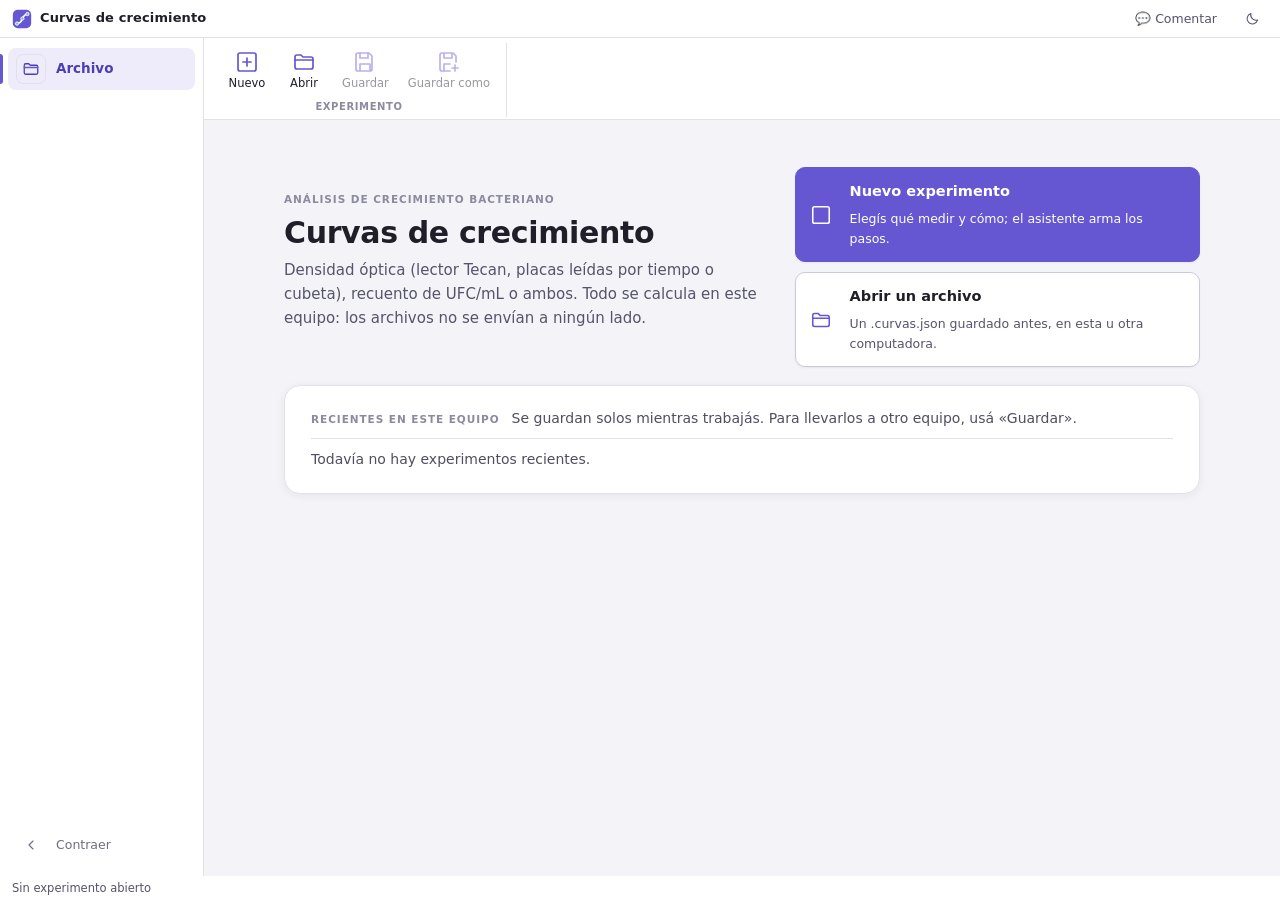
==== commit e838c68d: "v2.11.0: diseño violeta con código por temas, fichas de Baranyi/Huang en ln y log₁₀, réplicas de cub" ====
--- a/docs/index.html
+++ b/docs/index.html
@@ -4,10 +4,10 @@
     <meta charset="UTF-8" />
     <meta name="viewport" content="width=device-width, initial-scale=1.0" />
     <title>Curvas de crecimiento</title>
-    <link rel="icon" type="image/svg+xml" href="data:image/svg+xml,%3Csvg xmlns='http://www.w3.org/2000/svg' viewBox='0 0 64 64'%3E%3Crect width='64' height='64' rx='14' fill='%23633806'/%3E%3Cpath d='M14 14V50H54' fill='none' stroke='%23FAEEDA' stroke-width='3.3' stroke-linecap='round'/%3E%3Cpath d='M17 46C28 46 32 44.5 37 34S47 17 56 16' fill='none' stroke='%23EF9F27' stroke-width='5.2' stroke-linecap='round'/%3E%3C/svg%3E" />
+    <link rel="icon" type="image/svg+xml" href="data:image/svg+xml,%3Csvg xmlns='http://www.w3.org/2000/svg' viewBox='0 0 24 24'%3E%3Crect x='1' y='1' width='22' height='22' rx='6' fill='%236557D2'/%3E%3Cpath d='M5 17.5C9.5 17.5 10.5 16 12.5 11.5S16 6 19.5 6' fill='none' stroke='white' stroke-width='2' stroke-linecap='round'/%3E%3Ccircle cx='6' cy='17.5' r='2' fill='%2385B7EB' stroke='white'/%3E%3Ccircle cx='12.5' cy='11.5' r='2' fill='%2385B7EB' stroke='white'/%3E%3Ccircle cx='18.5' cy='6' r='2' fill='%2385B7EB' stroke='white'/%3E%3C/svg%3E" />
     <script>try { var t = JSON.parse(localStorage.getItem('curvas-crecimiento-v2-tema-mesada')); if (t) document.documentElement.dataset.tema = t } catch (e) {}</script>
-    <script type="module" crossorigin src="./assets/index-DXe08MW4.js"></script>
-    <link rel="stylesheet" crossorigin href="./assets/index-XXb9IZ9j.css">
+    <script type="module" crossorigin src="./assets/index-CRBKRU47.js"></script>
+    <link rel="stylesheet" crossorigin href="./assets/index-Tbb6gnoK.css">
   </head>
   <body>
     <div id="root"></div>
--- a/docs/assets/index-Tbb6gnoK.css
+++ b/docs/assets/index-Tbb6gnoK.css
@@ -0,0 +1 @@
+@font-face{font-family:IBM Plex Sans;font-style:normal;font-display:swap;font-weight:400;src:url(./ibm-plex-sans-latin-400-normal-CDDApCn2.woff2) format("woff2"),url(./ibm-plex-sans-latin-400-normal-CYLoc0-x.woff) format("woff")}@font-face{font-family:IBM Plex Sans;font-style:normal;font-display:swap;font-weight:500;src:url(./ibm-plex-sans-latin-500-normal-6ng42L7E.woff2) format("woff2"),url(./ibm-plex-sans-latin-500-normal-BgVn5rGT.woff) format("woff")}@font-face{font-family:IBM Plex Sans;font-style:normal;font-display:swap;font-weight:600;src:url(./ibm-plex-sans-latin-600-normal-CuJfVYMP.woff2) format("woff2"),url(./ibm-plex-sans-latin-600-normal-Cu4Hd6ag.woff) format("woff")}@font-face{font-family:IBM Plex Sans;font-style:normal;font-display:swap;font-weight:700;src:url(./ibm-plex-sans-latin-700-normal-Bxkt5Cjx.woff2) format("woff2"),url(./ibm-plex-sans-latin-700-normal-Bth3BMcD.woff) format("woff")}@font-face{font-family:IBM Plex Sans;font-style:normal;font-display:swap;font-weight:400;src:url(./ibm-plex-sans-greek-400-normal-_efipK4i.woff2) format("woff2"),url(./ibm-plex-sans-greek-400-normal-D9ESIMu3.woff) format("woff")}@font-face{font-family:IBM Plex Sans;font-style:normal;font-display:swap;font-weight:600;src:url(./ibm-plex-sans-greek-600-normal-DzTrcv_p.woff2) format("woff2"),url(./ibm-plex-sans-greek-600-normal-D-CqTdkO.woff) format("woff")}:root,[data-tema=claro]{--fondo: #F4F4F8;--panel: #FFFFFF;--panel2: #F6F5FA;--hover: #EEECFB;--cuadricula: transparent;--texto: #1F1E29;--sec: #55546A;--tenue: #8B8A9E;--borde: #E2E1EA;--borde2: #CCCAD9;--acento: #6557D2;--acento-fuerte: #4B3FB5;--acento-suave: rgba(101, 87, 210, .12);--sobre-acento: #FFFFFF;--acento2: #D85A30;--peligro: #C62828;--peligro-suave: rgba(198, 40, 40, .08);--ok: #2E7D32;--ok-suave: rgba(46, 125, 50, .11);--aviso: #D2600E;--aviso-suave: rgba(210, 96, 14, .09);--sombra: 0 12px 32px rgba(31, 30, 41, .16);--sombra-suave: 0 1px 2px rgba(31, 30, 41, .06);--input: #FFFFFF;--radio: 10px;--ico-acento: #6557D2;--ico-naranja: #D85A30;--ico-punto: #4F8FE0;--ico-punto-borde: #0C3F7A;--ico-relleno: #ECEAFB;--ico-fondo: #FFFFFF;color-scheme:light}[data-tema=oscuro]{--fondo: #16151C;--panel: #1F1E27;--panel2: #282732;--hover: #312F3D;--cuadricula: transparent;--texto: #ECEBF4;--sec: #B5B3C8;--tenue: #817F95;--borde: #33313F;--borde2: #474557;--acento: #9B8EF2;--acento-fuerte: #BCB3FF;--acento-suave: rgba(155, 142, 242, .16);--sobre-acento: #16151C;--acento2: #F0997B;--peligro: #F09595;--peligro-suave: rgba(240, 149, 149, .12);--ok: #97C459;--ok-suave: rgba(151, 196, 89, .12);--aviso: #FAC775;--aviso-suave: rgba(250, 199, 117, .12);--sombra: 0 12px 32px rgba(0, 0, 0, .5);--sombra-suave: 0 1px 2px rgba(0, 0, 0, .3);--input: #1B1A22;--ico-acento: #A99DF5;--ico-naranja: #F0997B;--ico-punto: #85B7EB;--ico-punto-borde: #D6E6F8;--ico-relleno: #2E2A4A;--ico-fondo: #1F1E27;color-scheme:dark}*{box-sizing:border-box}html,body,#root{height:100%;margin:0}body{background:var(--fondo);color:var(--texto);font:14px/1.5 IBM Plex Sans,Segoe UI,system-ui,-apple-system,Roboto,Arial,sans-serif;-webkit-font-smoothing:antialiased;font-feature-settings:"tnum" 1}h1{font-size:21px;font-weight:600;margin:0 0 4px;letter-spacing:-.012em;line-height:1.25}h2{font-size:15.5px;font-weight:600;margin:0 0 10px}h3{font-size:13.5px;font-weight:600;margin:18px 0 8px;color:var(--acento)}h4{font-size:14px;font-weight:600;margin:16px 0 6px}p{margin:0 0 10px}a{color:var(--acento)}code{font-family:Consolas,Cascadia Mono,monospace;font-size:12.5px;background:var(--panel2);border:1px solid var(--borde);padding:1px 5px;border-radius:4px}.sub{color:var(--sec);margin-bottom:18px}.ayuda{color:var(--sec);font-size:13px}.tenue{color:var(--tenue)}.mono{font-family:Consolas,Cascadia Mono,monospace}.num{font-variant-numeric:tabular-nums}.etiqueta-seccion{display:inline-block;font-size:10.5px;font-weight:600;letter-spacing:.09em;text-transform:uppercase;color:var(--tenue)}button{font:inherit;color:var(--texto);background:var(--panel);border:1px solid var(--borde2);border-radius:7px;padding:6px 12px;cursor:pointer;transition:background .15s,border-color .15s,color .15s,box-shadow .15s;display:inline-flex;align-items:center;gap:6px;white-space:nowrap}button:hover:not(:disabled){background:var(--hover);border-color:var(--acento)}button:focus-visible{outline:2px solid var(--acento);outline-offset:1px}button:disabled{opacity:.45;cursor:default}button.primario{background:var(--acento);border-color:var(--acento);color:var(--sobre-acento);font-weight:600;box-shadow:var(--sombra-suave)}button.primario:hover:not(:disabled){background:var(--acento-fuerte);border-color:var(--acento-fuerte)}button.peligro{color:var(--peligro);border-color:color-mix(in srgb,var(--peligro) 45%,transparent);background:transparent}button.peligro:hover:not(:disabled){background:var(--peligro-suave);border-color:var(--peligro)}button.fantasma{background:transparent;border-color:transparent;color:var(--sec)}button.fantasma:hover:not(:disabled){color:var(--texto);background:var(--hover);border-color:transparent}button.chico{padding:3px 9px;font-size:12.5px}button.icono{padding:5px;width:30px;height:30px;justify-content:center}input,select,textarea{font:inherit;color:var(--texto);background:var(--input);border:1px solid var(--borde2);border-radius:7px;padding:6px 9px;outline:none;transition:border-color .15s,box-shadow .15s;min-width:0}input:hover,select:hover,textarea:hover{border-color:color-mix(in srgb,var(--acento) 45%,var(--borde2))}input:focus,select:focus,textarea:focus{border-color:var(--acento);box-shadow:0 0 0 3px var(--acento-suave)}input:disabled{opacity:.55}input[type=checkbox]{accent-color:var(--acento);width:15px;height:15px;margin:0}input[type=number]{width:90px}textarea{resize:vertical}.campo{display:flex;flex-direction:column;gap:4px;margin-bottom:10px}.campo>span{font-size:12px;color:var(--sec);font-weight:500}.campo input,.campo select,.campo textarea{width:100%}.check{display:flex;gap:8px;align-items:flex-start;margin:6px 0 10px;cursor:pointer;font-size:13.5px}.check input{margin-top:2px;flex-shrink:0}.check small{display:block;color:var(--sec);font-size:12px}.fila{display:flex;gap:10px;align-items:center;flex-wrap:wrap}.fila.fin{align-items:flex-end}.fila .campo{margin-bottom:0}.espacio{flex:1}.seg{display:inline-flex;border:1px solid var(--borde2);border-radius:8px;overflow:hidden;background:var(--panel)}.seg button{border:0;border-radius:0;background:transparent;padding:5px 12px;color:var(--sec)}.seg button+button{border-left:1px solid var(--borde2)}.seg button.on{background:var(--acento-suave);color:var(--acento);font-weight:600}.grilla-form{display:grid;grid-template-columns:repeat(auto-fill,minmax(200px,1fr));gap:0 14px}.app{display:flex;height:100%}.principal{flex:1;overflow-y:auto;min-width:0;background-color:var(--fondo);background-image:linear-gradient(var(--cuadricula) 1px,transparent 1px),linear-gradient(90deg,var(--cuadricula) 1px,transparent 1px);background-size:22px 22px}.pagina{padding:16px 24px 48px}.encabezado{display:flex;align-items:flex-start;gap:16px;margin-bottom:16px;flex-wrap:wrap}.encabezado>div:first-child{flex:1;min-width:260px}.encabezado .sub{margin:2px 0 0;max-width:1100px}.tarjeta,.mosaico{background:var(--panel);border:1px solid var(--borde);border-radius:var(--radio);box-shadow:var(--sombra-suave)}.tarjeta{padding:16px 18px;margin-bottom:14px}.tarjeta>h2:first-child{padding-bottom:8px;border-bottom:1px solid var(--borde);margin-bottom:12px}.tarjeta.plana{padding:12px 14px}.cabeza-tarjeta{display:flex;align-items:baseline;gap:12px;flex-wrap:wrap;padding-bottom:8px;margin-bottom:10px;border-bottom:1px solid var(--borde)}.ajustes h3:first-child{margin-top:0}.grid-kpi{display:grid;grid-template-columns:repeat(auto-fill,minmax(150px,1fr));gap:10px;margin-bottom:14px}.kpi{background:var(--panel);border:1px solid var(--borde);border-radius:8px;padding:9px 12px;border-left:3px solid var(--acento)}.kpi small{color:var(--sec);font-size:11.5px;display:block}.kpi b{font-size:18px;font-weight:600;font-variant-numeric:tabular-nums}.vacio{border:1px dashed var(--borde2);border-radius:var(--radio);padding:34px 20px;text-align:center;color:var(--sec);background:var(--panel)}.vacio b{display:block;color:var(--texto);font-size:15px;margin-bottom:4px}.chip{display:inline-flex;align-items:center;gap:6px;padding:1px 9px;border-radius:99px;font-size:12px;background:var(--panel2);border:1px solid var(--borde);color:var(--sec)}.chip.acento{background:var(--acento-suave);color:var(--acento);border-color:transparent}.chip.ok{background:var(--ok-suave);color:var(--ok);border-color:transparent}.chip.aviso{background:var(--aviso-suave);color:var(--aviso);border-color:transparent}.chip.peligro{background:var(--peligro-suave);color:var(--peligro);border-color:transparent}.punto{width:10px;height:10px;border-radius:50%;display:inline-block;flex-shrink:0}.aviso-caja{border-radius:8px;padding:9px 12px;font-size:13px;margin-bottom:12px;background:var(--aviso-suave);color:var(--aviso);border-left:3px solid var(--aviso)}.aviso-caja.info{background:var(--acento-suave);color:var(--acento-fuerte);border-left-color:var(--acento)}.aviso-caja.error{background:var(--peligro-suave);color:var(--peligro);border-left-color:var(--peligro)}.aviso-texto{color:var(--aviso);font-weight:600}.pestanas{display:flex;gap:2px;border-bottom:1px solid var(--borde);margin-bottom:14px;flex-wrap:wrap}.pestanas button{border:0;border-bottom:2px solid transparent;border-radius:0;background:transparent;color:var(--sec);padding:8px 12px}.pestanas button:hover:not(:disabled){background:transparent;color:var(--texto);border-color:transparent;border-bottom-color:var(--borde2)}.pestanas button.on{color:var(--acento);border-bottom-color:var(--acento);font-weight:600}.tabla-scroll{overflow:auto;border:1px solid var(--borde);border-radius:8px;max-height:520px;background:var(--panel)}.tabla-scroll.alta{max-height:none}table.tabla{border-collapse:separate;border-spacing:0;width:100%;font-size:13px}.tabla th{position:sticky;top:0;background:var(--panel2);color:var(--sec);font-weight:600;text-align:left;padding:7px 10px;border-bottom:1px solid var(--borde2);white-space:nowrap;z-index:1;font-size:12px}.tabla td{padding:6px 10px;border-bottom:1px solid var(--borde);white-space:nowrap}.tabla tbody tr:nth-child(2n) td{background:color-mix(in srgb,var(--panel2) 45%,transparent)}.tabla tr:last-child td{border-bottom:0}.tabla tbody tr:hover td{background:var(--hover)}.tabla td.num,.tabla th.num{text-align:right;font-variant-numeric:tabular-nums}.tabla input,.tabla select{padding:3px 6px}.tabla.compacta th,.tabla.compacta td{padding:3px 8px}.calib-resultado{padding:12px 14px;border:1px solid var(--borde);border-radius:8px;background:var(--panel2)}.calib-resultado h3{margin-top:12px}.tabla tr.fuera td{color:var(--tenue);text-decoration:line-through;text-decoration-color:color-mix(in srgb,var(--tenue) 60%,transparent)}.tabla tr.fuera td.grupo{color:inherit;text-decoration:none}[data-tip]{cursor:help}.tabla td[data-tip]{text-decoration:underline dotted color-mix(in srgb,var(--acento) 60%,transparent);text-underline-offset:3px}.placa-wrap{overflow-x:auto;overflow-y:hidden;padding-bottom:4px}.placa{border-collapse:separate;border-spacing:5px;-webkit-user-select:none;user-select:none;margin:0}.placa th{color:var(--sec);font-weight:600;font-size:12px}.placa td{padding:0}.pozo{width:74px;height:50px;border-radius:50%/42%;border:1px solid var(--borde2);background:var(--panel2);display:flex;flex-direction:column;justify-content:center;align-items:center;cursor:pointer;font-size:11px;line-height:1.2;text-align:center;padding:2px;transition:transform .08s,box-shadow .12s;overflow:hidden}.pozo:hover{box-shadow:0 0 0 2px var(--acento)}.pozo b{font-weight:600;font-size:11.5px;max-width:64px;overflow:hidden;text-overflow:ellipsis;white-space:nowrap}.pozo small{color:var(--sec);font-size:10.5px}.pozo.sel{box-shadow:0 0 0 2px var(--acento),0 0 0 5px var(--acento-suave);transform:scale(.96)}.pozo.vacio-poz{opacity:.55}.pozo.blanco{background-image:repeating-linear-gradient(135deg,transparent 0 6px,color-mix(in srgb,var(--sec) 16%,transparent) 6px 8px)}.leyenda-cepas{display:flex;flex-wrap:wrap;gap:6px 14px;margin-top:12px;font-size:12.5px;color:var(--sec)}.leyenda-cepas span{display:inline-flex;gap:6px;align-items:center}.barra-seleccion{display:flex;align-items:center;gap:10px;flex-wrap:wrap;margin-top:12px;padding:8px 12px;border-radius:8px;background:var(--acento-suave);border:1px solid var(--acento);font-size:13px;animation:aparecer .15s}.barra-seleccion .ayuda{max-width:420px;overflow:hidden;text-overflow:ellipsis;white-space:nowrap}.asistente{max-width:980px}.etapa{animation:desplegar .45s cubic-bezier(.2,.8,.2,1) both;margin-bottom:26px}.etapa>.titulo-etapa{display:flex;align-items:center;gap:10px;margin-bottom:12px}.etapa>.titulo-etapa .n{width:26px;height:26px;border-radius:50%;display:grid;place-items:center;background:var(--acento);color:var(--sobre-acento);font-weight:700;font-size:13px}.etapa>.titulo-etapa b{font-size:15.5px;font-weight:600}.opciones{display:grid;grid-template-columns:repeat(auto-fill,minmax(220px,1fr));gap:14px}.opcion{display:flex;flex-direction:column;align-items:stretch;text-align:left;padding:0;gap:0;overflow:hidden;background:var(--panel);border:1.5px solid var(--borde);border-radius:12px;white-space:normal;transition:transform .18s,border-color .18s,box-shadow .18s}.opcion:hover:not(:disabled){transform:translateY(-2px);border-color:var(--acento);box-shadow:var(--sombra);background:var(--panel)}.opcion.on{border-color:var(--acento);box-shadow:0 0 0 3px var(--acento-suave)}.opcion.apagada{opacity:.55}.opcion .ilus{height:120px;background:var(--panel2);display:grid;place-items:center;border-bottom:1px solid var(--borde)}.opcion.on .ilus{background:var(--acento-suave)}.opcion .txt{padding:12px 14px 14px}.opcion .txt b{display:block;font-size:14.5px;font-weight:600;margin-bottom:3px}.opcion .txt small{color:var(--sec);font-size:12.5px;line-height:1.45;display:block}.lista-opciones{display:flex;flex-wrap:wrap;gap:6px;margin:4px 0 12px}.lista-opciones button{border-radius:99px;padding:4px 11px;font-size:13px}.lista-opciones button.on{background:var(--acento-suave);color:var(--acento);border-color:var(--acento)}.lista-opciones button.off{background:transparent;color:var(--sec);border-style:dashed}.sugerencias{display:flex;flex-wrap:wrap;gap:4px;margin:-4px 0 10px}.sugerencias button{padding:2px 9px;font-size:12px;border-radius:99px;background:transparent;color:var(--sec)}.sugerencias button.on{background:var(--acento-suave);color:var(--acento);border-color:var(--acento)}@keyframes desplegar{0%{opacity:0;transform:translateY(-14px);clip-path:inset(0 0 100% 0)}to{opacity:1;transform:none;clip-path:inset(0 0 0 0)}}@keyframes aparecer{0%{opacity:0;transform:translateY(-4px)}to{opacity:1;transform:none}}.velo{position:fixed;top:0;right:0;bottom:0;left:0;background:#1e100280;display:grid;place-items:center;z-index:60;padding:20px;animation:aparecer .15s;-webkit-backdrop-filter:blur(2px);backdrop-filter:blur(2px)}.modal{background:var(--panel);border:1px solid var(--borde2);border-radius:12px;box-shadow:var(--sombra);max-height:92vh;display:flex;flex-direction:column;width:100%}.modal header{padding:13px 18px;border-bottom:1px solid var(--borde);display:flex;align-items:center;gap:10px;background:var(--panel2);border-radius:12px 12px 0 0}.modal header b{font-size:15px;flex:1}.modal .cuerpo{padding:16px 18px;overflow-y:auto}.modal footer{padding:12px 18px;border-top:1px solid var(--borde);display:flex;gap:8px;justify-content:flex-end}.toasts{position:fixed;right:18px;bottom:34px;display:flex;flex-direction:column;gap:8px;z-index:80}.toast{background:var(--panel);border:1px solid var(--borde2);border-left:3px solid var(--ok);border-radius:8px;padding:10px 14px;box-shadow:var(--sombra);max-width:420px;animation:aparecer .2s;font-size:13.5px}.toast.error{border-left-color:var(--peligro)}.globo{position:fixed;z-index:90;pointer-events:none;background:var(--panel);color:var(--texto);border:1px solid var(--borde2);border-radius:8px;padding:8px 11px;font-size:12.5px;white-space:pre-line;max-width:440px;box-shadow:var(--sombra);line-height:1.5}.globo b{display:block;margin-bottom:2px}.grafico{position:relative}.grafico>svg{display:block;width:100%;height:auto}.tip-graf{position:absolute;pointer-events:none;background:var(--panel);border:1px solid var(--borde2);border-radius:8px;padding:6px 9px;font-size:12px;white-space:pre-line;box-shadow:var(--sombra);z-index:5;max-width:340px}.zona-carga{border:1.5px dashed var(--borde2);border-radius:var(--radio);padding:26px;text-align:center;color:var(--sec);cursor:pointer;transition:border-color .15s,background .15s;background:var(--panel)}.zona-carga:hover,.zona-carga.sobre{border-color:var(--acento);background:var(--acento-suave);color:var(--texto)}.zona-carga b{color:var(--texto);display:block;font-size:14.5px;margin:6px 0 2px}.tiempos{display:flex;gap:6px;flex-wrap:wrap;align-items:center;margin-bottom:14px}.tiempo{border-radius:8px;padding:6px 12px;background:var(--panel);border:1px solid var(--borde2);display:inline-flex;flex-direction:column;align-items:flex-start;gap:0;line-height:1.25}.tiempo small{font-size:11px;color:var(--sec)}.tiempo.on{border-color:var(--acento);background:var(--acento-suave);color:var(--acento);box-shadow:inset 0 -2px 0 var(--acento)}.tiempo.oculta{opacity:.5;border-style:dashed}.tiempo .estado-t{display:inline-flex;gap:4px;align-items:center}.metodos{max-width:980px;line-height:1.7}.metodos h2{font-size:18px;margin-top:30px;padding-top:18px;border-top:1px solid var(--borde)}.metodos h2:first-of-type{border-top:0;padding-top:0;margin-top:8px}.metodos p,.metodos li{font-size:14.5px}.metodos ol,.metodos ul{padding-left:22px;margin:0 0 12px}.formula{background:var(--panel2);border:1px solid var(--borde);border-left:3px solid var(--acento);border-radius:0 8px 8px 0;padding:10px 14px;margin:8px 0 14px;font-family:"Cambria Math",Cambria,Georgia,serif;font-size:15.5px;overflow-x:auto}.formula small{display:block;font-family:IBM Plex Sans,Segoe UI,system-ui,sans-serif;font-size:12.5px;color:var(--sec);margin-top:4px}.ejemplo{background:var(--acento-suave);border-radius:8px;padding:10px 14px;margin:8px 0 14px;font-size:14px}.ejemplo b:first-child{color:var(--acento)}.indice{columns:2;column-gap:30px;font-size:13.5px;padding-left:18px}.estado-ajuste{font-size:12px;font-weight:600;color:var(--acento);background:var(--acento-suave);border-radius:99px;padding:1px 8px;margin-left:6px;vertical-align:middle}.estado-ajuste.off{color:var(--tenue);background:var(--panel2)}@media print{.no-imprimir{display:none!important}.principal{overflow:visible;background:#fff}.tarjeta,.mosaico{box-shadow:none;break-inside:avoid}}:root,[data-tema=claro]{--v1: #2F6FB3;--v2: #3B6D11;--v3: #B5470E;--v4: #7A4FA3}[data-tema=oscuro]{--v1: #8CB8EC;--v2: #97C459;--v3: #F6B26B;--v4: #C3A3E6}.calc{cursor:pointer;border-bottom:1px dotted var(--tenue)}.calc:hover,.calc:focus-visible{color:var(--acento);border-bottom-color:var(--acento);outline:none}.ficha-etq{font-weight:500;color:var(--sec);font-size:13px;margin-right:6px}.ficha-cab{padding-bottom:12px;border-bottom:1px solid var(--borde);margin-bottom:16px}.ficha-cab small{color:var(--sec);font-size:12.5px}.ficha-valor{font-size:26px;font-weight:700;line-height:1.25;margin-top:2px;overflow-wrap:anywhere}.ficha-valor span{font-size:15px;font-weight:500;color:var(--sec)}.ficha-sub{font-size:13px;color:var(--sec);margin-top:2px}.ficha-que{font-size:13.5px;margin:8px 0 0}.ficha-pasos{list-style:none;margin:0;padding:0;display:grid;gap:18px}.ficha-pasos>li{display:grid;grid-template-columns:26px minmax(0,1fr);gap:10px}.ficha-n{width:24px;height:24px;border-radius:50%;background:var(--acento-suave);color:var(--acento-fuerte);font-weight:700;font-size:12.5px;display:grid;place-items:center}.ficha-paso>b{font-size:14.5px}.ficha-paso>p{margin:4px 0 0;font-size:13.5px}.ficha-formula{font-family:"Cambria Math",Cambria,Georgia,serif;font-size:15px;background:var(--panel2);border-left:3px solid var(--acento);border-radius:0 8px 8px 0;padding:8px 12px;margin-top:8px;line-height:1.75;overflow-x:auto}.ficha-formula.cuenta{background:transparent;border:1px dashed var(--borde2);border-radius:8px;font-size:14.5px}.ficha-formula .var{font-weight:700}.v1{color:var(--v1)}.v2{color:var(--v2)}.v3{color:var(--v3)}.v4{color:var(--v4)}.ficha-paso>p.ficha-nota{color:var(--sec);font-size:12.5px}.ficha-esquema{margin-top:8px}.ficha-ajustes{display:flex;align-items:center;gap:6px;flex-wrap:wrap}.ficha-ajustes small{color:var(--sec)}.dil-fila{display:flex;gap:6px;flex-wrap:wrap;margin-top:8px}.dil-col{border:1px solid var(--borde);border-radius:8px;padding:5px 10px;text-align:center;min-width:76px;font-size:12px;color:var(--sec);display:grid}.dil-col b{font-size:16px;color:var(--texto)}.dil-col.rango{border-color:var(--ok)}.dil-col.elegida{border:2px solid var(--acento);background:var(--acento-suave);color:var(--acento-fuerte)}.dil-col.incontable{opacity:.6}.ficha-tabla-caja{margin-top:8px;overflow-x:auto;max-height:260px;overflow-y:auto;border:1px solid var(--borde);border-radius:8px}.ficha-tabla{border-collapse:collapse;width:100%;font-size:12.5px;font-variant-numeric:tabular-nums}.ficha-tabla th{position:sticky;top:0;background:var(--panel2);font-weight:600;text-align:right;padding:5px 10px;white-space:nowrap}.ficha-tabla td{text-align:right;padding:3px 10px;border-top:1px solid var(--borde)}.ficha-tabla tfoot td{font-weight:700;background:var(--panel2)}.rep-tarjetas{display:grid;grid-template-columns:repeat(auto-fit,minmax(120px,1fr));gap:8px;margin-top:8px}.rep-tarjeta{background:var(--panel2);border-radius:8px;padding:8px;text-align:center;font-size:12.5px;display:grid;gap:2px}.rep-tarjeta b{font-size:15.5px}.como-se-calcula ol{margin:6px 0 0;padding-left:20px;display:grid;gap:8px;font-size:14px;line-height:1.6}.como-se-calcula .num-input,.como-se-calcula input{vertical-align:middle}.como-se-calcula .seg{display:inline-flex;vertical-align:middle;margin-left:4px}.mas-ajustes{margin-top:10px;font-size:13.5px}.mas-ajustes summary{cursor:pointer;color:var(--acento)}.ecuacion-od{display:grid;gap:8px;background:var(--panel2);border-left:3px solid var(--acento);border-radius:0 8px 8px 0;padding:10px 14px;margin:6px 0 10px}.ecuacion-od small{display:block;color:var(--sec);font-size:14.5px;line-height:1.5;margin-top:4px}.ecuacion-od code{font-size:15.5px;font-family:"Cambria Math",Cambria,Georgia,serif}.ecuacion-calc{display:flex;flex-wrap:wrap;align-items:center;gap:6px 14px;font-size:13.5px}.ecuacion-calc label{display:inline-flex;align-items:center;gap:6px}.ec-modelo>h2{margin:0 0 6px}.ec-cepa{border:1px solid var(--borde);border-radius:10px;background:var(--panel);padding:12px 16px 14px;margin-top:12px}.ec-cepa h3{display:flex;align-items:center;gap:8px;margin:0 0 8px;font-size:15px}.ec-calc{display:flex;flex-wrap:wrap;align-items:flex-end;gap:10px 24px;margin-top:10px;padding-top:10px;border-top:1px dashed var(--borde)}.ec-calc label{display:grid;gap:4px;font-size:12.5px;color:var(--sec)}.ec-fila{display:inline-flex;align-items:center;gap:8px;color:var(--texto);font-size:14px;min-height:34px}.ec-calc>button{margin-left:auto}.ec-rango{display:flex;flex-wrap:wrap;gap:8px 16px;margin-bottom:10px}.ec-math{font-family:"Cambria Math","STIX Two Math","Latin Modern Math",Cambria,Georgia,serif;font-size:1.3em;margin:4px 0;max-width:100%;overflow-x:auto;overflow-y:hidden;padding:2px 0}.ec-par{display:grid;gap:4px}.ecuacion-od .ec-math{margin:2px 0}.ec-dos{display:grid;grid-template-columns:repeat(2,minmax(0,1fr));gap:14px;margin-bottom:14px}@media (max-width: 900px){.ec-dos{grid-template-columns:1fr}}.ec-sub{display:block;font-size:12.5px;letter-spacing:.02em;color:var(--sec);margin-bottom:2px}.ecuacion-od+.ecuacion-od{margin-top:8px}.ec-grid{display:grid;grid-template-columns:repeat(2,minmax(0,1fr));gap:14px;align-items:start}@media (max-width: 1100px){.ec-grid{grid-template-columns:1fr}}.ec-grid .ec-cepa{margin-top:0;min-width:0}.ec-grid .ec-math{font-size:1.08em}.ec-calc{display:grid;grid-template-columns:repeat(2,minmax(0,1fr));gap:10px;align-items:stretch;margin-top:10px;padding-top:0;border-top:0}.ec-calc>button{grid-column:1 / -1;justify-self:end;margin-left:0}.ec-conv{background:var(--panel2);border:1px solid var(--borde);border-radius:10px;padding:8px 12px 10px;display:grid;gap:6px;min-width:0}.ec-conv-et{font-size:11.5px;letter-spacing:.04em;text-transform:uppercase;color:var(--sec);font-weight:600}.ec-conv-fila{display:flex;flex-wrap:wrap;align-items:center;gap:6px 10px}.ec-flecha{color:var(--tenue)}.ec-res{font-size:17px;color:var(--acento)}.ec-conv-fila{align-items:flex-end}.ec-conv-fila .ec-flecha,.ec-conv-fila .ec-res,.ec-conv-fila .chip,.ec-conv-fila .ayuda{margin-bottom:4px}.ec-calc>.cinta-boton{grid-column:1 / -1;justify-self:end;flex-direction:row;gap:8px;min-width:0;padding:6px 12px;border-color:var(--borde)}.ficha-tabla td{white-space:pre-line;vertical-align:top}.ficha-tabla td:first-child,.ficha-tabla th:first-child{font-weight:600;min-width:110px}.ficha-tabla-caja.por-replica{max-height:none}.ficha-tabla-caja.por-replica .ficha-tabla th,.ficha-tabla-caja.por-replica .ficha-tabla td{text-align:left;white-space:pre-line}.ficha-tabla-caja.con-total .ficha-tabla tr:last-child td{font-weight:700;background:var(--panel2)}.tabla.tabla-texto td,.tabla.tabla-texto th{white-space:normal;vertical-align:top}.tabla.tabla-texto td:first-child{font-weight:600;min-width:150px}body{font-size:15px;line-height:1.6}.pagina{padding:20px 32px 56px}.tarjeta,.mosaico{border-radius:16px;box-shadow:0 2px 10px #1f1e290f}.tarjeta{padding:22px 26px;margin-bottom:22px}.tarjeta>h2:first-child{font-size:18px;border-bottom:0;padding-bottom:0;margin-bottom:14px;letter-spacing:-.01em}.tarjeta h2 .ayuda{display:block;margin-top:4px;font-size:13.5px;font-weight:400}.ayuda{font-size:14px;color:color-mix(in srgb,var(--sec) 88%,var(--texto));line-height:1.55}.encabezado .sub{font-size:15px;max-width:900px}h1{font-size:26px}.ecuacion-od,.formula{border-left-width:2px;border-radius:12px;background:color-mix(in srgb,var(--panel2) 70%,var(--panel));padding:14px 18px}.ec-cepa{border-radius:14px;padding:18px 22px 20px;box-shadow:0 1px 6px #1f1e290d}.ec-cepa h3{font-size:16px}.ec-sub{font-size:13px;color:var(--tenue);font-weight:600}.ec-conv{border-radius:12px;background:var(--panel)}.ec-res{font-size:20px}.tabla th{font-size:13px;padding:11px 14px;color:var(--sec);background:color-mix(in srgb,var(--panel2) 60%,var(--panel))}.tabla td{padding:11px 14px;font-size:14.5px}.tabla tbody tr:nth-child(2n) td{background:transparent}.tabla td[data-tip]{text-decoration:none}.tabla .calc,.tabla [tabindex]{border-bottom:1px solid transparent}.tabla td:hover .calc,.tabla td:hover [tabindex]{border-bottom-color:var(--acento);color:var(--acento-fuerte)}.tabla small.ayuda{color:var(--tenue);font-size:12px;margin-left:2px}.tabla-scroll{border-radius:12px}.cinta-boton{font-size:12.5px}.tabla-scroll:has(>table.tabla:not(.trabajo)){border:0;border-radius:0;background:transparent}table.tabla:not(.trabajo){border-collapse:collapse;border-top:1.5px solid var(--texto);border-bottom:1.5px solid var(--texto);font-variant-numeric:tabular-nums}.tabla:not(.trabajo) th{background:var(--panel);color:var(--texto);font-weight:500;border-bottom:.8px solid var(--texto)}.tabla:not(.trabajo) td{border-bottom:0}.tabla:not(.trabajo) tbody tr:nth-child(2n) td{background:transparent}.tabla:not(.trabajo) tbody tr:hover td{background:var(--hover)}.tabla:not(.trabajo) tfoot th,.tabla:not(.trabajo) tfoot td{background:transparent;border-top:.8px solid var(--texto);font-weight:400}.tabla.trabajo th,.tabla td b,.tabla td strong,.tabla.tabla-texto td:first-child,.ficha-tabla th,.ficha-tabla td:first-child,.ficha-tabla th:first-child{font-weight:500}.ficha-tabla-caja{border:0;border-radius:0;border-top:1.5px solid var(--texto);border-bottom:1.5px solid var(--texto)}.ficha-tabla th{background:var(--panel);border-bottom:.8px solid var(--texto)}.ficha-tabla td{border-top:0}.ficha-tabla tfoot td,.ficha-tabla-caja.con-total .ficha-tabla tr:last-child td{font-weight:600;color:var(--acento-fuerte);background:transparent;border-top:.8px solid var(--texto)}.ficha-valor{font-weight:600}.ficha-n,.etapa>.titulo-etapa .n{font-weight:600}.ficha-formula .var,.ec-sub,.ec-conv-et{font-weight:500}.metodos li>b:first-child,.metodos p>b:first-child{font-weight:600}.metodos b,.dil-col b,.rep-tarjeta b{font-weight:500}.gi{display:grid;grid-template-columns:minmax(0,1fr) 360px;gap:22px;align-items:start}.gi-previa{display:flex;flex-direction:column;align-items:center;gap:6px;padding:14px;background:var(--panel2);border:1px solid var(--borde);border-radius:10px;min-height:300px;justify-content:center}.gi-lienzo{position:relative;overflow:hidden;border:1px solid var(--borde2);border-radius:4px;background:var(--panel);box-shadow:var(--sombra-suave)}.gi-tirador{position:absolute;right:0;bottom:0;width:18px;height:18px;cursor:nwse-resize;background:linear-gradient(135deg,transparent 50%,var(--acento) 50%);border-top-left-radius:4px;opacity:.85;touch-action:none}.gi-tirador:hover{opacity:1}.gi-medida{font-size:12px;color:var(--sec);font-variant-numeric:tabular-nums}.gi-opciones{display:flex;flex-direction:column;gap:14px}.gi-seccion{display:flex;flex-direction:column;gap:8px}.gi-seccion+.gi-seccion{border-top:1px solid var(--borde);padding-top:12px}.gi-titulo{font-size:10.5px;font-weight:600;letter-spacing:.08em;text-transform:uppercase;color:var(--tenue)}.gi-fila{display:grid;grid-template-columns:74px minmax(0,1fr);align-items:center;gap:8px;font-size:13px;color:var(--sec)}.gi-fila input:not([type]),.gi-fila select{width:100%}.gi-par{display:inline-flex;align-items:center;gap:6px}@media (max-width: 860px){.gi{grid-template-columns:1fr}}.gi .seg{flex-wrap:nowrap}.gi .seg button{padding:5px 9px;font-size:12.5px}.met-paso{padding:14px 0 16px;border-top:1px solid var(--borde)}.met-paso:first-of-type{border-top:0;padding-top:0}.met-paso>header{display:flex;align-items:baseline;justify-content:space-between;gap:12px;flex-wrap:wrap}.met-paso h2{margin:0;font-size:16px}.met-datos{display:flex;gap:6px;flex-wrap:wrap}.met-datos button{color:var(--acento);font-size:12.5px}.met-activo{display:flex;gap:6px;flex-wrap:wrap;margin:6px 0 2px}.met-nota{color:var(--sec);font-size:13px;margin:6px 0 2px}.met-paso math.ec-math[display=block]{font-size:1.12em;margin:10px 0;overflow-x:auto;overflow-y:hidden;padding:2px 0}.met-simbolos{display:grid;grid-template-columns:repeat(auto-fill,minmax(260px,1fr));gap:4px 18px;margin:4px 0 0;font-size:12.5px;color:var(--sec)}.met-simbolos>div{display:flex;gap:8px;align-items:baseline}.met-simbolos dt{flex-shrink:0;color:var(--texto)}.met-simbolos dd{margin:0}.met-flujo{display:flex;flex-wrap:wrap;gap:6px;list-style:none;padding:0;margin:4px 0 8px;counter-reset:none}.met-flujo li{display:flex;align-items:center;gap:6px}.met-flujo li+li:before{content:"→";color:var(--tenue)}.met-flujo button{padding:4px 10px;border:1px solid var(--borde2);border-radius:16px;font-size:12.5px;background:var(--panel2)}.met-lista{margin:6px 0 0;padding-left:18px;font-size:13.5px}.met-refs{margin:6px 0 0;padding-left:18px;font-size:12.5px;color:var(--sec)}.met-informe{background:var(--panel2);border:1px solid var(--borde);border-radius:10px;padding:12px 16px;margin:8px 0 0}.met-paso.off>*:not(header){opacity:.5}.met-paso.off h2{color:var(--sec)}.met-no{font-weight:400;font-size:13px;color:var(--tenue)}.met-flujo li.off button{color:var(--tenue);border-style:dashed;background:transparent;text-decoration:line-through}:root,[data-tema=claro]{--barra: #FFFFFF;--barra-texto: #55546A;--barra-borde: #E2E1EA;--cinta: #FFFFFF;--cinta-borde: #E2E1EA;--menu: #FFFFFF;--menu-borde: #E2E1EA;--menu-texto: #1F1E29;--menu-tenue: #6E6D82;--menu-hover: #F3F2F8;--menu-act: #EEECFB;--menu-ico: transparent;--menu-linea: #E2E1EA}[data-tema=oscuro]{--barra: #1F1E27;--barra-texto: #B5B3C8;--barra-borde: #33313F;--cinta: #1F1E27;--cinta-borde: #33313F;--menu: #1F1E27;--menu-borde: #33313F;--menu-texto: #ECEBF4;--menu-tenue: #9997AE;--menu-hover: #282732;--menu-act: #2E2A4A;--menu-ico: transparent;--menu-linea: #33313F}.app{flex-direction:column}.cuerpo-app{flex:1;display:flex;min-height:0}.zona-trabajo{flex:1;display:flex;flex-direction:column;min-width:0}.barra-titulo{height:38px;flex-shrink:0;background:var(--barra);color:var(--texto);border-bottom:1px solid var(--barra-borde);display:flex;align-items:center;gap:8px;padding:0 10px 0 12px;font-size:13px;position:relative}.barra-titulo b{font-weight:600;letter-spacing:.01em}.barra-titulo .titulo-exp{position:absolute;left:50%;transform:translate(-50%);color:var(--barra-texto);max-width:40vw;overflow:hidden;text-overflow:ellipsis;white-space:nowrap;font-size:12.5px}.titulo-boton{background:transparent;border:1px solid transparent;color:var(--barra-texto);padding:4px 9px;font-size:12.5px}.titulo-boton:hover:not(:disabled),.titulo-boton.on{background:var(--hover);color:var(--acento);border-color:transparent}.titulo-boton:disabled{opacity:.3}.menu-lateral{width:204px;flex-shrink:0;background:var(--menu);border-right:1px solid var(--menu-borde);display:flex;flex-direction:column;gap:2px;padding:10px 8px;overflow-y:auto;transition:width .18s}.menu-lateral.corto{width:58px}.menu-lateral.corto .txt{display:none}.menu-lateral .espacio{flex:1}.sep-menu{height:1px;background:var(--menu-linea);margin:6px 4px}.item-menu{position:relative;display:flex;align-items:center;gap:10px;width:100%;padding:6px 8px;border:0;border-radius:8px;background:transparent;color:var(--menu-texto);text-align:left;font-size:13.5px}.item-menu:hover:not(:disabled){background:var(--menu-hover)}.item-menu .ico{width:30px;height:30px;border-radius:7px;display:grid;place-items:center;flex-shrink:0;position:relative;color:var(--menu-tenue);background:var(--menu-ico)}.item-menu.on{background:var(--menu-act);color:var(--acento-fuerte);font-weight:600}.item-menu.on:before{content:"";position:absolute;left:-8px;top:6px;bottom:6px;width:3px;border-radius:0 3px 3px 0;background:var(--acento)}.item-menu.on .ico{background:transparent;color:var(--acento-fuerte)}.item-menu.archivo .ico{background:transparent;border:1px solid var(--menu-linea)}.item-menu .hecho{position:absolute;right:-4px;bottom:-4px;width:14px;height:14px;border-radius:50%;display:grid;place-items:center;background:var(--ok);color:#fff;border:2px solid var(--menu)}.item-menu.plegar{color:var(--menu-tenue);font-size:12.5px}.item-menu.plegar .ico{background:transparent;color:var(--menu-tenue)}.grupo-menu{display:flex;flex-direction:column;gap:2px}.grupo-menu.activo>.fila-grupo .cabeza{color:var(--acento-fuerte)}.grupo-menu.activo>.fila-grupo .cabeza .ico{background:transparent;color:var(--acento-fuerte)}.fila-grupo{display:flex;align-items:center;gap:2px}.fila-grupo .item-menu.cabeza{flex:1;min-width:0}.plegar-grupo{width:34px;height:34px;flex-shrink:0;display:grid;place-items:center;padding:0;border:0;border-radius:8px;background:transparent;color:var(--menu-tenue);cursor:pointer}.plegar-grupo:hover:not(:disabled){background:var(--menu-hover);color:var(--menu-texto)}.submenu{display:flex;flex-direction:column;gap:1px;margin-left:22px;padding-left:8px;border-left:1px solid var(--menu-linea)}.item-menu.sub{font-size:13px;padding:4px 8px}.item-menu.sub .ico{width:26px;height:26px}.item-menu.sub.on:before{left:-17px}.menu-lateral.corto .submenu{margin-left:0;padding-left:0;border-left:0}.menu-lateral.corto .plegar-grupo{display:none}.cinta{min-height:82px;flex-shrink:0;background:var(--cinta);border-bottom:1px solid var(--cinta-borde);display:flex;align-items:stretch;padding:5px 8px 2px;overflow-x:auto;box-shadow:none}.cinta:empty{min-height:0;padding:0;border-bottom:0}.cinta-grupo{display:flex;flex-direction:column;padding:0 8px;border-right:1px solid var(--cinta-borde);flex-shrink:0}.cinta-items{display:flex;align-items:center;gap:3px;flex:1}.cinta-titulo{font-size:10px;color:var(--tenue);text-align:center;padding:2px 0;white-space:nowrap;letter-spacing:.06em;text-transform:uppercase;font-weight:600}.cinta-boton{display:inline-flex;align-items:center;justify-content:center;flex-direction:column;gap:3px;min-width:54px;padding:5px 7px;border:1px solid transparent;background:transparent;border-radius:7px;font-size:11.5px;color:var(--texto);line-height:1.1}.cinta-boton svg,.cinta-boton .simbolo{color:var(--acento)}.cinta-boton .simbolo{font-size:15px;font-weight:600;height:20px;display:grid;place-items:center;font-family:IBM Plex Sans,"Cambria Math",Cambria,Georgia,serif}.cinta-boton:hover:not(:disabled){background:var(--hover);border-color:transparent}.cinta-boton.on{background:var(--acento-suave);border-color:color-mix(in srgb,var(--acento) 45%,transparent);color:var(--acento-fuerte);font-weight:600}.cinta-boton.peligro svg{color:var(--peligro)}.cinta-campo{display:flex;flex-direction:column;gap:3px;font-size:11px;color:var(--sec);padding:0 4px}.cinta-campo input,.cinta-campo select{padding:4px 7px;font-size:12.5px;min-width:70px}.valor-cinta{display:inline-block;padding:5px 2px;font-size:13px;font-weight:600;color:var(--texto);white-space:nowrap}.migas{position:sticky;top:0;z-index:4;display:flex;align-items:center;gap:10px;padding:6px 24px;background:color-mix(in srgb,var(--fondo) 88%,transparent);-webkit-backdrop-filter:blur(4px);backdrop-filter:blur(4px);border-bottom:1px solid var(--borde);font-size:12.5px}.migas .ruta{display:inline-flex;align-items:center;gap:6px;color:var(--sec)}.migas .ruta span:after{content:"›";margin-left:6px;color:var(--tenue)}.migas .ruta b{color:var(--texto);font-weight:600}.migas .paso-n{color:var(--tenue);font-size:11.5px}.barra-estado{height:24px;flex-shrink:0;background:var(--barra);color:var(--barra-texto);font-size:11.5px;display:flex;align-items:center;padding:0 12px;white-space:nowrap;overflow:hidden;text-overflow:ellipsis}.mosaico{padding:14px 16px;min-width:0}.mosaico-cab{display:flex;align-items:center;justify-content:space-between;gap:10px;margin:-2px 0 10px;padding-bottom:8px;border-bottom:1px solid var(--borde)}.mosaico-cab h2{margin:0;font-size:13.5px;font-weight:600}.mosaico-cab button{color:var(--acento)}.tablero{display:grid;grid-template-columns:repeat(3,minmax(0,1fr));grid-auto-flow:row dense;gap:14px}.tablero .m-grande{grid-column:span 2;grid-row:span 2}.cifra{display:flex;align-items:baseline;gap:8px;margin:4px 0 10px}.cifra b{font-size:30px;font-weight:600;line-height:1;font-variant-numeric:tabular-nums}.cifra span{color:var(--sec);font-size:13px}.barra-prog{height:7px;border-radius:4px;background:var(--panel2);border:1px solid var(--borde);overflow:hidden;margin-bottom:4px}.barra-prog i{display:block;height:100%;background:var(--ok)}.mini-placas{display:flex;flex-wrap:wrap;gap:6px}.mini-placa{flex-direction:column;gap:0;width:46px;padding:6px 0;border-radius:8px;background:var(--acento-suave);border-color:transparent;color:var(--acento-fuerte);font-size:11px}.mini-placa small{color:var(--ok)}.mini-placa.oculta{opacity:.45}.barra-cepa{display:grid;grid-template-columns:96px 1fr 52px;align-items:center;gap:8px;font-size:12.5px;margin:7px 0}.barra-cepa span{color:var(--sec);overflow:hidden;text-overflow:ellipsis;white-space:nowrap}.barra-cepa div{height:9px;background:var(--panel2);border-radius:5px;overflow:hidden}.barra-cepa i{display:block;height:100%;border-radius:5px}.barra-cepa b{text-align:right;font-variant-numeric:tabular-nums}.ficha-exp{position:relative;display:grid;grid-template-columns:minmax(240px,1fr) minmax(0,2fr);gap:18px;background:var(--panel);border:1px solid var(--borde);border-left:4px solid var(--acento);border-radius:var(--radio);padding:14px 18px;margin-bottom:14px;box-shadow:var(--sombra-suave)}.ficha-titulo h1{margin-top:2px}.ficha-datos{display:grid;grid-template-columns:repeat(auto-fill,minmax(150px,1fr));gap:8px 18px;margin:0;padding-right:64px}.ficha-datos>div{min-width:0}.ficha-datos dt{font-size:10.5px;font-weight:600;letter-spacing:.08em;text-transform:uppercase;color:var(--tenue)}.ficha-datos dd{margin:1px 0 0;font-size:13.5px;overflow:hidden;text-overflow:ellipsis}.ficha-cepas{display:flex;flex-wrap:wrap;gap:4px 12px;white-space:normal!important}.ficha-cepas span{display:inline-flex;align-items:center;gap:5px}.ficha-editar{position:absolute;top:10px;right:10px}.lista-pasos{list-style:none;margin:0;padding:0;display:flex;flex-direction:column;gap:1px}.lista-pasos button{width:100%;justify-content:flex-start;padding:5px 6px;color:var(--texto);font-size:13px}.marca-paso{width:18px;height:18px;border-radius:50%;border:1.5px solid var(--borde2);display:grid;place-items:center;flex-shrink:0;color:#fff}.lista-pasos li.hecho .marca-paso{background:var(--ok);border-color:var(--ok)}.lista-pasos li.hecho button{color:var(--sec)}.lista-pasos li.proximo .marca-paso{border-color:var(--acento);box-shadow:0 0 0 3px var(--acento-suave)}.lista-pasos li.proximo button{font-weight:600}.lista-pendientes{list-style:none;margin:0;padding:0;display:flex;flex-direction:column;gap:6px}.lista-pendientes li{display:flex;align-items:flex-start;gap:8px;font-size:13px;padding:6px 8px;border-radius:7px;background:var(--panel2)}.lista-pendientes li.aviso{background:var(--aviso-suave)}.icono-pend{width:18px;height:18px;border-radius:50%;display:grid;place-items:center;flex-shrink:0;font-size:11px;font-weight:700;background:var(--acento-suave);color:var(--acento-fuerte);margin-top:1px}.lista-pendientes li.aviso .icono-pend{background:var(--aviso);color:#fff}.texto-pend{flex:1}.lista-pendientes button{flex-shrink:0;color:var(--acento);padding:1px 6px}.todo-bien{display:flex;align-items:center;gap:8px;color:var(--ok);font-weight:600;margin:4px 0}@media (max-width: 1100px){.tablero{grid-template-columns:1fr}.tablero .m-grande{grid-column:auto;grid-row:auto}.ficha-exp{grid-template-columns:1fr}}.inicio{max-width:980px;margin:0 auto}.portada{display:grid;grid-template-columns:minmax(0,1.2fr) minmax(0,1fr);gap:24px;align-items:center;margin:3vh 0 18px}.portada h1{font-size:30px;margin:4px 0 6px}.acciones-portada{display:flex;flex-direction:column;gap:10px}.accion-portada{display:grid;grid-template-columns:30px 1fr;grid-template-rows:auto auto;column-gap:10px;text-align:left;white-space:normal;padding:12px 14px;border-radius:var(--radio);background:var(--panel);box-shadow:var(--sombra-suave)}.accion-portada svg{grid-row:span 2;color:var(--acento);align-self:center}.accion-portada b{font-size:14.5px}.accion-portada small{color:var(--sec);font-size:12.5px}.accion-portada.primaria{background:var(--acento);border-color:var(--acento);color:var(--sobre-acento)}.accion-portada.primaria svg,.accion-portada.primaria small{color:var(--sobre-acento)}.accion-portada.primaria:hover:not(:disabled){background:var(--acento-fuerte)}.lista-recientes{display:flex;flex-direction:column}.reciente{display:flex;align-items:center;gap:4px;border-bottom:1px solid var(--borde)}.reciente:last-child{border-bottom:0}.abrir-reciente{flex:1;min-width:0;display:flex;align-items:center;gap:12px;text-align:left;background:transparent;border:0;border-radius:6px;padding:8px 6px}.abrir-reciente svg{color:var(--acento);flex-shrink:0}.abrir-reciente>span{flex:1;min-width:0;display:flex;flex-direction:column}.abrir-reciente b{font-weight:600;overflow:hidden;text-overflow:ellipsis}.abrir-reciente small{color:var(--sec);font-size:12px;overflow:hidden;text-overflow:ellipsis}.fecha-reciente{color:var(--tenue);font-size:12px;flex-shrink:0}.ficha-abierta{border-left:4px solid var(--acento)}@media (max-width: 900px){.portada{grid-template-columns:1fr}}.lista-cepas-edit{display:flex;flex-direction:column;gap:6px}.lista-cepas-edit .tachada input{text-decoration:line-through}.panel-cinta{position:fixed;right:0;z-index:50;max-height:62vh;background:var(--panel);border-bottom:1px solid var(--borde2);box-shadow:var(--sombra);display:flex;flex-direction:column;animation:bajar .16s ease-out}.panel-cinta header{display:flex;align-items:center;justify-content:space-between;padding:8px 18px;border-bottom:1px solid var(--borde);background:var(--panel2)}.panel-cinta header b{font-size:14px}.cajon-cuerpo{padding:12px 18px 18px;overflow-y:auto}.cajon-grupos{display:flex;flex-wrap:wrap;row-gap:10px}.cajon-cuerpo h3:first-child{margin-top:0}.cajon-cuerpo .tarjeta.ajustes{border:0;padding:0;position:static;max-height:none;background:transparent;box-shadow:none}.panel-cinta .cajon-cuerpo>.personalizar,.panel-cinta .cajon-cuerpo>.tarjeta.ajustes{columns:250px;column-gap:30px;margin:0}.panel-cinta .cajon-cuerpo h3{break-after:avoid;margin-top:4px}.panel-cinta .cajon-cuerpo .campo,.panel-cinta .cajon-cuerpo .check,.panel-cinta .cajon-cuerpo .fila{break-inside:avoid}@keyframes bajar{0%{transform:translateY(-12px);opacity:0}to{transform:none;opacity:1}}.personalizar input[type=range]{width:100%;accent-color:var(--acento)}.grilla-2{display:grid;grid-template-columns:1fr 1fr;gap:0 10px}.grilla-2 input{width:100%}.color-cepa{margin:4px 0;font-size:13px}.color-cepa input[type=color]{width:34px;height:26px;padding:0 2px;border-radius:6px;cursor:pointer}.menu-contextual{position:fixed;z-index:95;background:var(--panel);border:1px solid var(--borde2);border-radius:9px;box-shadow:var(--sombra);padding:4px;min-width:190px}.menu-contextual button{width:100%;justify-content:flex-start;background:transparent;border:0;padding:7px 10px}.menu-contextual button:hover:not(:disabled){background:var(--hover)}.dos-columnas,.dos-columnas.ancha{display:grid;grid-template-columns:minmax(0,1fr);gap:14px;align-items:start}.columna-mosaicos{display:flex;flex-wrap:wrap;gap:12px}.columna-mosaicos>*{flex:1 1 210px;min-width:0}.biblioteca{display:flex;flex-direction:column;gap:4px;max-height:260px;overflow-y:auto;margin-bottom:8px}.biblioteca.horizontal{display:grid;grid-template-columns:repeat(auto-fill,minmax(200px,1fr));gap:8px;max-height:150px;margin-bottom:0}.biblioteca .item-bib{display:flex;align-items:center;gap:8px;padding:6px 8px;border:1px solid var(--borde);border-radius:8px;font-size:12.5px;background:var(--panel)}.biblioteca .item-bib.usado{border-color:var(--acento);background:var(--acento-suave)}.biblioteca .item-bib span{flex:1;min-width:0;overflow:hidden;text-overflow:ellipsis;white-space:nowrap}.lista-revisar{display:flex;flex-direction:column;gap:2px;max-height:420px;overflow-y:auto}.lista-revisar button{justify-content:space-between;text-align:left;white-space:normal;color:var(--texto);padding:6px 8px}.info-placa{display:flex;flex-wrap:wrap;gap:6px 18px;align-items:center;font-size:13px;margin:-4px 0 12px}.pagina.soltar-aqui{outline:2px dashed var(--acento);outline-offset:-6px;border-radius:12px;background:var(--acento-suave)}.serie-dil .tabla td{padding:4px 10px}.serie-dil tr.propio td{background:var(--acento-suave)}.celda-conteo{position:relative}.celda-conteo.usada input{outline:2px solid var(--acento);outline-offset:1px;font-weight:700}.celda-conteo.no-usada input{opacity:.55}.marca-aviso{position:absolute;top:2px;right:3px;color:var(--aviso);font-size:12px;line-height:1;pointer-events:none}.grilla-cepas{display:grid;grid-template-columns:repeat(auto-fit,minmax(420px,1fr));gap:14px;margin-bottom:14px}.chip-boton{display:inline-flex;align-items:center;gap:6px}.chip-boton.apagado{opacity:.6}.tabla td.sel-celda{background:var(--acento-suave)!important;box-shadow:inset 0 0 0 1px var(--acento)}.tabla td.sel-celda input,.tabla td.sel-celda select{background:transparent}.tabla tr.fila-clic{cursor:pointer}.tabla tr.fila-clic:hover td{background:var(--hover)}.tabla tr.fila-clic.elegida td{background:var(--acento-suave)}.selector-cepas{display:flex;flex-wrap:wrap;gap:6px 8px;align-items:center;margin:0 0 10px}.chip-cepa{display:inline-flex;align-items:center;gap:3px;padding:2px 4px 2px 2px;border:1px solid var(--borde);border-radius:999px;background:var(--panel);box-shadow:var(--sombra-suave)}.chip-cepa .nombre-cepa{display:inline-flex;align-items:center;gap:6px;border:0;background:transparent;padding:3px 8px;font-size:12.5px;font-weight:600;color:var(--texto);border-radius:999px}.chip-cepa .nombre-cepa:hover:not(:disabled){background:var(--hover)}.chip-cepa.apagado{opacity:.55}.chip-cepa.apagado .nombre-cepa{text-decoration:line-through;font-weight:500}.chip-cepa .rep{width:22px;height:22px;padding:0;border-radius:50%;border:1px solid var(--borde2);background:transparent;color:var(--sec);font-size:11px;font-weight:600;display:grid;place-items:center}.chip-cepa .rep.on{color:#fff;border-color:transparent}.revision-capa{position:fixed;top:0;right:0;bottom:0;left:0;z-index:85;cursor:crosshair;background:#6557d20d}.revision-ayuda{position:fixed;top:8px;left:50%;transform:translate(-50%);background:var(--acento);color:var(--sobre-acento);padding:5px 14px;border-radius:99px;font-size:12.5px;font-weight:600;pointer-events:none;box-shadow:var(--sombra)}.revision-rect{position:fixed;border:2px dashed var(--acento);background:#6557d224;border-radius:6px;pointer-events:none}.revision-rect.fijo{border-style:solid}.revision-nota{position:fixed;width:340px;background:var(--panel);border:1px solid var(--borde2);border-radius:12px;padding:10px;box-shadow:var(--sombra);cursor:default}.revision-nota textarea{width:100%;margin-bottom:8px}.revision-pin{position:fixed;z-index:70;border:2px solid #F59E0B;border-radius:6px;background:#f59e0b0f;pointer-events:none}.revision-pin span{position:absolute;top:-11px;left:-11px;width:22px;height:22px;border-radius:50%;background:#f59e0b;color:#1a1205;font-size:12px;font-weight:700;display:grid;place-items:center;pointer-events:auto;cursor:help}.revision-panel{position:fixed;right:0;top:38px;bottom:24px;width:360px;z-index:88;background:var(--panel);border-left:1px solid var(--borde2);box-shadow:var(--sombra);display:flex;flex-direction:column;animation:bajar .18s ease-out}.revision-panel header{display:flex;align-items:center;justify-content:space-between;padding:10px 14px;border-bottom:1px solid var(--borde)}.revision-panel .fila button{font-size:12.5px;padding:5px 9px}.revision-lista{flex:1;overflow-y:auto}.revision-item{padding:10px 14px;border-bottom:1px solid var(--borde)}.revision-item.aca{background:var(--acento-suave)}.revision-item textarea{width:100%;margin:6px 0 4px;font-size:13px}.revision-num{display:inline-grid;place-items:center;width:20px;height:20px;border-radius:50%;background:#f59e0b;color:#1a1205;font-size:11px;margin-right:4px}@media print{.barra-titulo,.menu-lateral,.cinta,.migas,.barra-estado,.revision-pin{display:none!important}}.solo-movil{display:none!important}@media (max-width: 760px){.solo-movil{display:inline-flex!important}div.solo-movil{display:flex!important}.solo-compu{display:none!important}.barra-titulo{gap:4px;padding:0 6px}.barra-titulo .titulo-exp{display:none}.barra-titulo b{font-size:13px}.titulo-boton{padding:4px 7px}.menu-lateral{position:fixed;top:calc(38px + var(--safe-area-inset-top, 0px));bottom:var(--safe-area-inset-bottom, 0px);left:0;z-index:70;width:260px!important;transform:translate(-105%);transition:transform .2s ease-out;box-shadow:0 10px 40px #00000059}.menu-lateral.abierto{transform:none}.menu-lateral.corto .txt{display:inline}.menu-lateral .item-menu.plegar{display:none}.item-menu{padding:8px;font-size:14.5px}.velo-menu{position:fixed;inset:calc(38px + var(--safe-area-inset-top, 0px)) 0 0 0;background:#140a0066;z-index:65}.cinta{min-height:0;padding:4px 4px 0;scroll-snap-type:x proximity;-webkit-overflow-scrolling:touch}.cinta-grupo{padding:0 5px;scroll-snap-align:start}.cinta-boton{min-width:46px;padding:4px 6px;font-size:11px}.cinta-boton svg{width:18px;height:18px}.cinta-titulo{font-size:9px}.cinta-campo input,.cinta-campo select{font-size:14px}.migas{padding:5px 10px}.migas .paso-n{display:none}.pagina{padding:12px 10px 48px}h1{font-size:19px}.encabezado{flex-wrap:wrap;gap:8px}.barra-estado{display:none}.velo{padding:var(--safe-area-inset-top, 0px) 0 var(--safe-area-inset-bottom, 0px);place-items:stretch}.modal{max-width:100%!important;width:100%;max-height:100vh;height:100%;border-radius:0}.modal header{border-radius:0}.panel-cinta{left:0!important;max-height:75vh}.panel-cinta .cajon-cuerpo>.personalizar,.panel-cinta .cajon-cuerpo>.tarjeta.ajustes{columns:1}.tarjeta,.mosaico{padding:12px}.ficha-datos{padding-right:0}.tiempos{flex-wrap:nowrap;overflow-x:auto;padding-bottom:4px}.tiempo{flex-shrink:0}.tabla{font-size:12.5px}.grilla-cepas{grid-template-columns:1fr}.columna-mosaicos>*{flex-basis:100%}.biblioteca.horizontal{grid-template-columns:1fr}.menu-contextual{min-width:200px}.revision-panel{width:100%}input,select,textarea{font-size:15px}.grafico>svg{touch-action:pan-y}.chip-cepa .rep{width:26px;height:26px}.fecha-reciente{display:none}}.app{padding-top:var(--safe-area-inset-top, 0px);padding-bottom:var(--safe-area-inset-bottom, 0px)}.app:before{content:"";position:fixed;top:0;left:0;right:0;height:var(--safe-area-inset-top, 0px);background:var(--barra);z-index:200;pointer-events:none}.menu-cinta-ancla{display:inline-flex}.cinta-boton .flechita{font-size:9px;margin-left:3px;color:var(--tenue)}.menu-cinta{position:fixed;z-index:60;background:var(--panel);border:1px solid var(--borde2);border-radius:10px;box-shadow:var(--sombra);padding:10px 12px;max-height:72vh;overflow-y:auto;animation:bajar .14s ease-out;display:flex;flex-direction:column;gap:10px}.menu-cinta-seccion{display:flex;flex-direction:column;gap:4px}.menu-cinta-seccion+.menu-cinta-seccion{border-top:1px solid var(--borde);padding-top:8px}.menu-cinta-titulo{font-size:10.5px;font-weight:600;letter-spacing:.08em;text-transform:uppercase;color:var(--tenue)}.menu-cinta-fila{display:flex;flex-wrap:wrap;gap:4px 8px;align-items:flex-end}.menu-cinta .campo{margin:0}.menu-cinta-columnas{display:flex;gap:22px;flex-wrap:wrap;align-items:flex-start}.menu-cinta-columnas>.menu-cinta-seccion{border-top:0!important;padding-top:0!important}.menu-cinta-columnas{border-top:1px solid var(--borde);padding-top:8px}
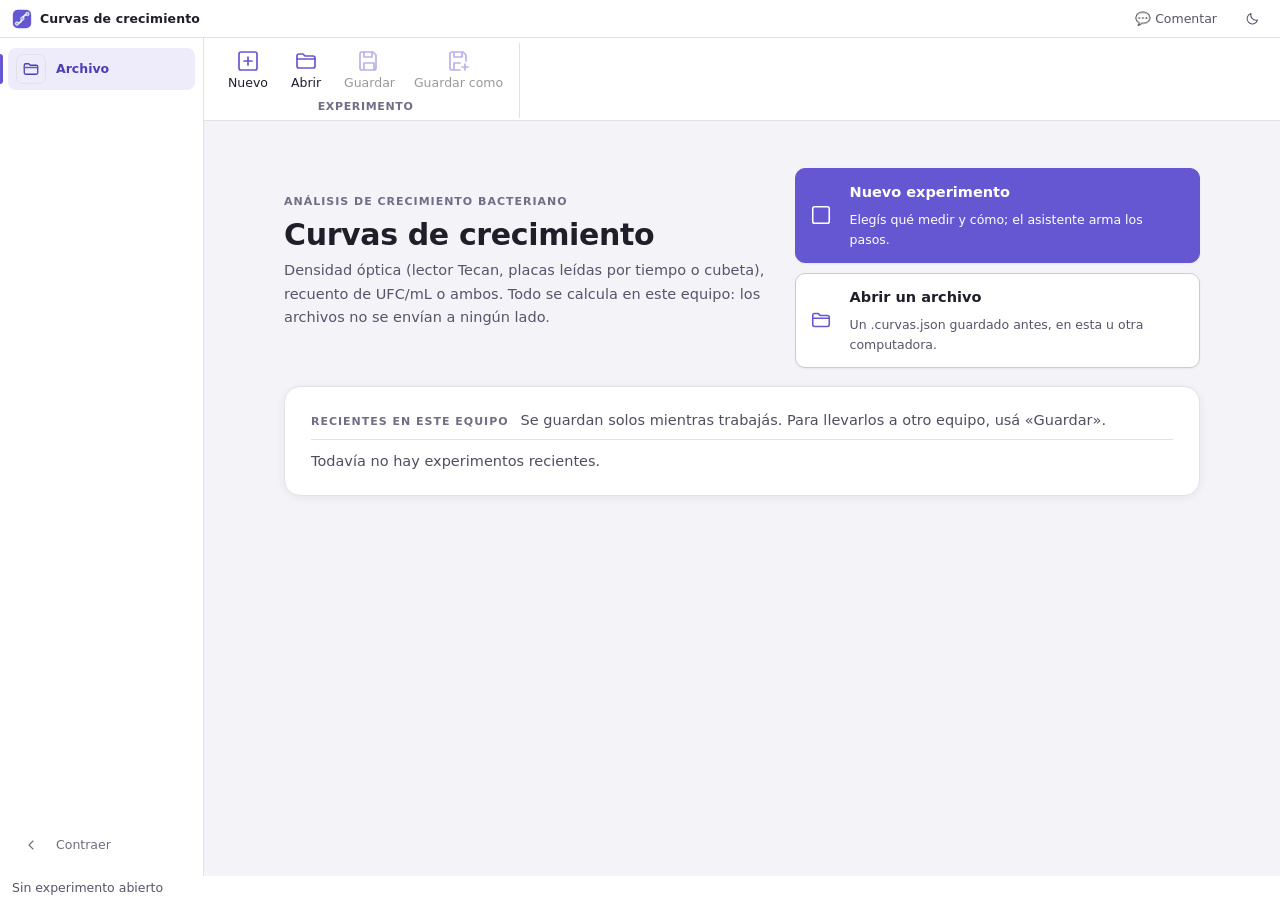
==== commit 9158bb58: "v2.12.0: auditoría de código, cálculos e interfaz - Código: funciones de cálculo fuera de las pantal" ====
--- a/docs/index.html
+++ b/docs/index.html
@@ -6,8 +6,8 @@
     <title>Curvas de crecimiento</title>
     <link rel="icon" type="image/svg+xml" href="data:image/svg+xml,%3Csvg xmlns='http://www.w3.org/2000/svg' viewBox='0 0 24 24'%3E%3Crect x='1' y='1' width='22' height='22' rx='6' fill='%236557D2'/%3E%3Cpath d='M5 17.5C9.5 17.5 10.5 16 12.5 11.5S16 6 19.5 6' fill='none' stroke='white' stroke-width='2' stroke-linecap='round'/%3E%3Ccircle cx='6' cy='17.5' r='2' fill='%2385B7EB' stroke='white'/%3E%3Ccircle cx='12.5' cy='11.5' r='2' fill='%2385B7EB' stroke='white'/%3E%3Ccircle cx='18.5' cy='6' r='2' fill='%2385B7EB' stroke='white'/%3E%3C/svg%3E" />
     <script>try { var t = JSON.parse(localStorage.getItem('curvas-crecimiento-v2-tema-mesada')); if (t) document.documentElement.dataset.tema = t } catch (e) {}</script>
-    <script type="module" crossorigin src="./assets/index-CRBKRU47.js"></script>
-    <link rel="stylesheet" crossorigin href="./assets/index-Tbb6gnoK.css">
+    <script type="module" crossorigin src="./assets/index-7brtcstZ.js"></script>
+    <link rel="stylesheet" crossorigin href="./assets/index-BXzvZSF0.css">
   </head>
   <body>
     <div id="root"></div>
--- a/docs/assets/index-BXzvZSF0.css
+++ b/docs/assets/index-BXzvZSF0.css
@@ -0,0 +1 @@
+@font-face{font-family:IBM Plex Sans;font-style:normal;font-display:swap;font-weight:400;src:url(./ibm-plex-sans-latin-400-normal-CDDApCn2.woff2) format("woff2"),url(./ibm-plex-sans-latin-400-normal-CYLoc0-x.woff) format("woff")}@font-face{font-family:IBM Plex Sans;font-style:normal;font-display:swap;font-weight:500;src:url(./ibm-plex-sans-latin-500-normal-6ng42L7E.woff2) format("woff2"),url(./ibm-plex-sans-latin-500-normal-BgVn5rGT.woff) format("woff")}@font-face{font-family:IBM Plex Sans;font-style:normal;font-display:swap;font-weight:600;src:url(./ibm-plex-sans-latin-600-normal-CuJfVYMP.woff2) format("woff2"),url(./ibm-plex-sans-latin-600-normal-Cu4Hd6ag.woff) format("woff")}@font-face{font-family:IBM Plex Sans;font-style:normal;font-display:swap;font-weight:700;src:url(./ibm-plex-sans-latin-700-normal-Bxkt5Cjx.woff2) format("woff2"),url(./ibm-plex-sans-latin-700-normal-Bth3BMcD.woff) format("woff")}@font-face{font-family:IBM Plex Sans;font-style:normal;font-display:swap;font-weight:400;src:url(./ibm-plex-sans-greek-400-normal-_efipK4i.woff2) format("woff2"),url(./ibm-plex-sans-greek-400-normal-D9ESIMu3.woff) format("woff")}@font-face{font-family:IBM Plex Sans;font-style:normal;font-display:swap;font-weight:600;src:url(./ibm-plex-sans-greek-600-normal-DzTrcv_p.woff2) format("woff2"),url(./ibm-plex-sans-greek-600-normal-D-CqTdkO.woff) format("woff")}:root,[data-tema=claro]{--fondo: #F4F4F8;--panel: #FFFFFF;--panel2: #F6F5FA;--hover: #EEECFB;--cuadricula: transparent;--texto: #1F1E29;--sec: #55546A;--tenue: #6F6E86;--borde: #E2E1EA;--borde2: #CCCAD9;--acento: #6557D2;--acento-fuerte: #4B3FB5;--acento-suave: rgba(101, 87, 210, .12);--sobre-acento: #FFFFFF;--acento2: #D85A30;--peligro: #C62828;--peligro-suave: rgba(198, 40, 40, .08);--ok: #2E7D32;--ok-suave: rgba(46, 125, 50, .11);--aviso: #D2600E;--aviso-suave: rgba(210, 96, 14, .09);--sombra: 0 12px 32px rgba(31, 30, 41, .16);--sombra-suave: 0 1px 2px rgba(31, 30, 41, .06);--input: #FFFFFF;--radio: 10px;--ico-acento: #6557D2;--ico-naranja: #D85A30;--ico-punto: #4F8FE0;--ico-punto-borde: #0C3F7A;--ico-relleno: #ECEAFB;--ico-fondo: #FFFFFF;color-scheme:light}[data-tema=oscuro]{--fondo: #16151C;--panel: #1F1E27;--panel2: #282732;--hover: #312F3D;--cuadricula: transparent;--texto: #ECEBF4;--sec: #B5B3C8;--tenue: #817F95;--borde: #33313F;--borde2: #474557;--acento: #9B8EF2;--acento-fuerte: #BCB3FF;--acento-suave: rgba(155, 142, 242, .16);--sobre-acento: #16151C;--acento2: #F0997B;--peligro: #F09595;--peligro-suave: rgba(240, 149, 149, .12);--ok: #97C459;--ok-suave: rgba(151, 196, 89, .12);--aviso: #FAC775;--aviso-suave: rgba(250, 199, 117, .12);--sombra: 0 12px 32px rgba(0, 0, 0, .5);--sombra-suave: 0 1px 2px rgba(0, 0, 0, .3);--input: #1B1A22;--ico-acento: #A99DF5;--ico-naranja: #F0997B;--ico-punto: #85B7EB;--ico-punto-borde: #D6E6F8;--ico-relleno: #2E2A4A;--ico-fondo: #1F1E27;color-scheme:dark}*{box-sizing:border-box}html,body,#root{height:100%;margin:0}body{background:var(--fondo);color:var(--texto);font:14px/1.5 IBM Plex Sans,Segoe UI,system-ui,-apple-system,Roboto,Arial,sans-serif;-webkit-font-smoothing:antialiased;font-feature-settings:"tnum" 1}h1{font-size:26px;font-weight:600;margin:0 0 4px;letter-spacing:-.012em;line-height:1.25}h2{font-size:18px;font-weight:600;margin:0 0 10px}h3{font-size:12.5px;font-weight:600;margin:18px 0 8px;color:var(--acento)}small{font-size:.862em}h4{font-size:14.5px;font-weight:600;margin:16px 0 6px}p{margin:0 0 10px}a{color:var(--acento)}code{font-family:Consolas,Cascadia Mono,monospace;font-size:12.5px;background:var(--panel2);border:1px solid var(--borde);padding:1px 5px;border-radius:4px}.sub{color:var(--sec);margin-bottom:18px}.ayuda{color:var(--sec);font-size:12.5px}.tenue{color:var(--tenue)}.mono{font-family:Consolas,Cascadia Mono,monospace}.num{font-variant-numeric:tabular-nums}.etiqueta-seccion{display:inline-block;font-size:11px;font-weight:600;letter-spacing:.09em;text-transform:uppercase;color:var(--tenue)}button{font:inherit;color:var(--texto);background:var(--panel);border:1px solid var(--borde2);border-radius:7px;padding:6px 12px;cursor:pointer;transition:background .15s,border-color .15s,color .15s,box-shadow .15s;display:inline-flex;align-items:center;gap:6px;white-space:nowrap}button:hover:not(:disabled){background:var(--hover);border-color:var(--acento)}button:focus-visible{outline:2px solid var(--acento);outline-offset:1px}button:disabled{opacity:.45;cursor:default}button.primario{background:var(--acento);border-color:var(--acento);color:var(--sobre-acento);font-weight:600;box-shadow:var(--sombra-suave)}button.primario:hover:not(:disabled){background:var(--acento-fuerte);border-color:var(--acento-fuerte)}button.peligro{color:var(--peligro);border-color:color-mix(in srgb,var(--peligro) 45%,transparent);background:transparent}button.peligro:hover:not(:disabled){background:var(--peligro-suave);border-color:var(--peligro)}button.fantasma{background:transparent;border-color:transparent;color:var(--sec)}button.fantasma:hover:not(:disabled){color:var(--texto);background:var(--hover);border-color:transparent}button.chico{padding:3px 9px;font-size:12.5px}button.icono{padding:5px;width:30px;height:30px;justify-content:center}input,select,textarea{font:inherit;color:var(--texto);background:var(--input);border:1px solid var(--borde2);border-radius:7px;padding:6px 9px;outline:none;transition:border-color .15s,box-shadow .15s;min-width:0}input:hover,select:hover,textarea:hover{border-color:color-mix(in srgb,var(--acento) 45%,var(--borde2))}input:focus,select:focus,textarea:focus{border-color:var(--acento);box-shadow:0 0 0 3px var(--acento-suave)}input:disabled{opacity:.55}input[type=checkbox]{accent-color:var(--acento);width:15px;height:15px;margin:0}input[type=number]{width:90px}textarea{resize:vertical}.campo{display:flex;flex-direction:column;gap:4px;margin-bottom:10px}.campo>span{font-size:12.5px;color:var(--sec);font-weight:500}.campo input,.campo select,.campo textarea{width:100%}.check{display:flex;gap:8px;align-items:flex-start;margin:6px 0 10px;cursor:pointer;font-size:12.5px}.check input{margin-top:2px;flex-shrink:0}.check small{display:block;color:var(--sec);font-size:12.5px}.fila{display:flex;gap:10px;align-items:center;flex-wrap:wrap}.fila.fin{align-items:flex-end}.fila .campo{margin-bottom:0}.espacio{flex:1}.seg{display:inline-flex;border:1px solid var(--borde2);border-radius:8px;overflow:hidden;background:var(--panel)}.seg button{border:0;border-radius:0;background:transparent;padding:5px 12px;color:var(--sec)}.seg button+button{border-left:1px solid var(--borde2)}.seg button.on{background:var(--acento-suave);color:var(--acento);font-weight:600}.grilla-form{display:grid;grid-template-columns:repeat(auto-fill,minmax(200px,1fr));gap:0 14px}.app{display:flex;height:100%}.principal{flex:1;overflow-y:auto;min-width:0;background-color:var(--fondo);background-image:linear-gradient(var(--cuadricula) 1px,transparent 1px),linear-gradient(90deg,var(--cuadricula) 1px,transparent 1px);background-size:22px 22px}.pagina{padding:16px 24px 48px}.encabezado{display:flex;align-items:flex-start;gap:16px;margin-bottom:16px;flex-wrap:wrap}.encabezado>div:first-child{flex:1;min-width:260px}.encabezado .sub{margin:2px 0 0;max-width:1100px}.tarjeta,.mosaico{background:var(--panel);border:1px solid var(--borde);border-radius:var(--radio);box-shadow:var(--sombra-suave)}.tarjeta{padding:16px 18px;margin-bottom:14px}.tarjeta>h2:first-child{padding-bottom:8px;border-bottom:1px solid var(--borde);margin-bottom:12px}.tarjeta.plana{padding:12px 14px}.cabeza-tarjeta{display:flex;align-items:baseline;gap:12px;flex-wrap:wrap;padding-bottom:8px;margin-bottom:10px;border-bottom:1px solid var(--borde)}.ajustes h3:first-child{margin-top:0}.grid-kpi{display:grid;grid-template-columns:repeat(auto-fill,minmax(150px,1fr));gap:10px;margin-bottom:14px}.kpi{background:var(--panel);border:1px solid var(--borde);border-radius:8px;padding:9px 12px;border-left:3px solid var(--acento)}.kpi small{color:var(--sec);font-size:12.5px;display:block}.kpi b{font-size:18px;font-weight:600;font-variant-numeric:tabular-nums}.vacio{border:1px dashed var(--borde2);border-radius:var(--radio);padding:34px 20px;text-align:center;color:var(--sec);background:var(--panel)}.vacio b{display:block;color:var(--texto);font-size:14.5px;margin-bottom:4px}.chip{display:inline-flex;align-items:center;gap:6px;padding:1px 9px;border-radius:99px;font-size:12.5px;background:var(--panel2);border:1px solid var(--borde);color:var(--sec)}.chip.acento{background:var(--acento-suave);color:var(--acento);border-color:transparent}.chip.ok{background:var(--ok-suave);color:var(--ok);border-color:transparent}.chip.aviso{background:var(--aviso-suave);color:var(--aviso);border-color:transparent}.chip.peligro{background:var(--peligro-suave);color:var(--peligro);border-color:transparent}.punto{width:10px;height:10px;border-radius:50%;display:inline-block;flex-shrink:0}.aviso-caja{border-radius:8px;padding:9px 12px;font-size:12.5px;margin-bottom:12px;background:var(--aviso-suave);color:var(--aviso);border-left:3px solid var(--aviso)}.aviso-caja.info{background:var(--acento-suave);color:var(--acento-fuerte);border-left-color:var(--acento)}.aviso-caja.error{background:var(--peligro-suave);color:var(--peligro);border-left-color:var(--peligro)}.aviso-texto{color:var(--aviso);font-weight:600}.pestanas{display:flex;gap:2px;border-bottom:1px solid var(--borde);margin-bottom:14px;flex-wrap:wrap}.pestanas button{border:0;border-bottom:2px solid transparent;border-radius:0;background:transparent;color:var(--sec);padding:8px 12px}.pestanas button:hover:not(:disabled){background:transparent;color:var(--texto);border-color:transparent;border-bottom-color:var(--borde2)}.pestanas button.on{color:var(--acento);border-bottom-color:var(--acento);font-weight:600}.tabla-scroll{overflow:auto;border:1px solid var(--borde);border-radius:8px;max-height:520px;background:var(--panel)}.tabla-scroll.alta{max-height:none}table.tabla{border-collapse:separate;border-spacing:0;width:100%;font-size:12.5px}.tabla th{position:sticky;top:0;background:var(--panel2);color:var(--sec);font-weight:600;text-align:left;padding:7px 10px;border-bottom:1px solid var(--borde2);white-space:nowrap;z-index:1;font-size:12.5px}.tabla td{padding:6px 10px;border-bottom:1px solid var(--borde);white-space:nowrap}.tabla tbody tr:nth-child(2n) td{background:color-mix(in srgb,var(--panel2) 45%,transparent)}.tabla tr:last-child td{border-bottom:0}.tabla tbody tr:hover td{background:var(--hover)}.tabla td.num,.tabla th.num{text-align:right;font-variant-numeric:tabular-nums}.tabla input,.tabla select{padding:3px 6px}.tabla.compacta th,.tabla.compacta td{padding:3px 8px}.calib-resultado{padding:12px 14px;border:1px solid var(--borde);border-radius:8px;background:var(--panel2)}.calib-resultado h3{margin-top:12px}.tabla tr.fuera td{color:var(--tenue);text-decoration:line-through;text-decoration-color:color-mix(in srgb,var(--tenue) 60%,transparent)}.tabla tr.fuera td.grupo{color:inherit;text-decoration:none}[data-tip]{cursor:help}.tabla td[data-tip]{text-decoration:underline dotted color-mix(in srgb,var(--acento) 60%,transparent);text-underline-offset:3px}.placa-wrap{overflow-x:auto;overflow-y:hidden;padding-bottom:4px}.placa{border-collapse:separate;border-spacing:5px;-webkit-user-select:none;user-select:none;margin:0}.placa th{color:var(--sec);font-weight:600;font-size:12.5px}.placa td{padding:0}.pozo{width:74px;height:50px;border-radius:50%/42%;border:1px solid var(--borde2);background:var(--panel2);display:flex;flex-direction:column;justify-content:center;align-items:center;cursor:pointer;font-size:11px;line-height:1.2;text-align:center;padding:2px;transition:transform .08s,box-shadow .12s;overflow:hidden}.pozo:hover{box-shadow:0 0 0 2px var(--acento)}.pozo b{font-weight:600;font-size:12.5px;max-width:64px;overflow:hidden;text-overflow:ellipsis;white-space:nowrap}.pozo small{color:var(--sec);font-size:11px}.pozo.sel{box-shadow:0 0 0 2px var(--acento),0 0 0 5px var(--acento-suave);transform:scale(.96)}.pozo.vacio-poz{opacity:.55}.pozo.blanco{background-image:repeating-linear-gradient(135deg,transparent 0 6px,color-mix(in srgb,var(--sec) 16%,transparent) 6px 8px)}.leyenda-cepas{display:flex;flex-wrap:wrap;gap:6px 14px;margin-top:12px;font-size:12.5px;color:var(--sec)}.leyenda-cepas span{display:inline-flex;gap:6px;align-items:center}.barra-seleccion{display:flex;align-items:center;gap:10px;flex-wrap:wrap;margin-top:12px;padding:8px 12px;border-radius:8px;background:var(--acento-suave);border:1px solid var(--acento);font-size:12.5px;animation:aparecer .15s}.barra-seleccion .ayuda{max-width:420px;overflow:hidden;text-overflow:ellipsis;white-space:nowrap}.asistente{max-width:980px}.etapa{animation:desplegar .45s cubic-bezier(.2,.8,.2,1) both;margin-bottom:26px}.etapa>.titulo-etapa{display:flex;align-items:center;gap:10px;margin-bottom:12px}.etapa>.titulo-etapa .n{width:26px;height:26px;border-radius:50%;display:grid;place-items:center;background:var(--acento);color:var(--sobre-acento);font-weight:700;font-size:12.5px}.etapa>.titulo-etapa b{font-size:14.5px;font-weight:600}.opciones{display:grid;grid-template-columns:repeat(auto-fill,minmax(220px,1fr));gap:14px}.opcion{display:flex;flex-direction:column;align-items:stretch;text-align:left;padding:0;gap:0;overflow:hidden;background:var(--panel);border:1.5px solid var(--borde);border-radius:12px;white-space:normal;transition:transform .18s,border-color .18s,box-shadow .18s}.opcion:hover:not(:disabled){transform:translateY(-2px);border-color:var(--acento);box-shadow:var(--sombra);background:var(--panel)}.opcion.on{border-color:var(--acento);box-shadow:0 0 0 3px var(--acento-suave)}.opcion.apagada{opacity:.55}.opcion .ilus{height:120px;background:var(--panel2);display:grid;place-items:center;border-bottom:1px solid var(--borde)}.opcion.on .ilus{background:var(--acento-suave)}.opcion .txt{padding:12px 14px 14px}.opcion .txt b{display:block;font-size:14.5px;font-weight:600;margin-bottom:3px}.opcion .txt small{color:var(--sec);font-size:12.5px;line-height:1.45;display:block}.lista-opciones{display:flex;flex-wrap:wrap;gap:6px;margin:4px 0 12px}.lista-opciones button{border-radius:99px;padding:4px 11px;font-size:12.5px}.lista-opciones button.on{background:var(--acento-suave);color:var(--acento);border-color:var(--acento)}.lista-opciones button.off{background:transparent;color:var(--sec);border-style:dashed}.sugerencias{display:flex;flex-wrap:wrap;gap:4px;margin:-4px 0 10px}.sugerencias button{padding:2px 9px;font-size:12.5px;border-radius:99px;background:transparent;color:var(--sec)}.sugerencias button.on{background:var(--acento-suave);color:var(--acento);border-color:var(--acento)}@keyframes desplegar{0%{opacity:0;transform:translateY(-14px);clip-path:inset(0 0 100% 0)}to{opacity:1;transform:none;clip-path:inset(0 0 0 0)}}@keyframes aparecer{0%{opacity:0;transform:translateY(-4px)}to{opacity:1;transform:none}}.velo{position:fixed;top:0;right:0;bottom:0;left:0;background:#1e100280;display:grid;place-items:center;z-index:60;padding:20px;animation:aparecer .15s;-webkit-backdrop-filter:blur(2px);backdrop-filter:blur(2px)}.modal{background:var(--panel);border:1px solid var(--borde2);border-radius:12px;box-shadow:var(--sombra);max-height:92vh;display:flex;flex-direction:column;width:100%}.modal header{padding:13px 18px;border-bottom:1px solid var(--borde);display:flex;align-items:center;gap:10px;background:var(--panel2);border-radius:12px 12px 0 0}.modal header b{font-size:14.5px;flex:1}.modal .cuerpo{padding:16px 18px;overflow-y:auto}.modal footer{padding:12px 18px;border-top:1px solid var(--borde);display:flex;gap:8px;justify-content:flex-end}.toasts{position:fixed;right:18px;bottom:34px;display:flex;flex-direction:column;gap:8px;z-index:80}.toast{background:var(--panel);border:1px solid var(--borde2);border-left:3px solid var(--ok);border-radius:8px;padding:10px 14px;box-shadow:var(--sombra);max-width:420px;animation:aparecer .2s;font-size:12.5px}.toast.error{border-left-color:var(--peligro)}.globo{position:fixed;z-index:90;pointer-events:none;background:var(--panel);color:var(--texto);border:1px solid var(--borde2);border-radius:8px;padding:8px 11px;font-size:12.5px;white-space:pre-line;max-width:440px;box-shadow:var(--sombra);line-height:1.5}.globo b{display:block;margin-bottom:2px}.grafico{position:relative}.grafico>svg{display:block;width:100%;height:auto}.tip-graf{position:absolute;pointer-events:none;background:var(--panel);border:1px solid var(--borde2);border-radius:8px;padding:6px 9px;font-size:12.5px;white-space:pre-line;box-shadow:var(--sombra);z-index:5;max-width:340px}.zona-carga{border:1.5px dashed var(--borde2);border-radius:var(--radio);padding:26px;text-align:center;color:var(--sec);cursor:pointer;transition:border-color .15s,background .15s;background:var(--panel)}.zona-carga:hover,.zona-carga.sobre{border-color:var(--acento);background:var(--acento-suave);color:var(--texto)}.zona-carga b{color:var(--texto);display:block;font-size:14.5px;margin:6px 0 2px}.tiempos{display:flex;gap:6px;flex-wrap:wrap;align-items:center;margin-bottom:14px}.tiempo{border-radius:8px;padding:6px 12px;background:var(--panel);border:1px solid var(--borde2);display:inline-flex;flex-direction:column;align-items:flex-start;gap:0;line-height:1.25}.tiempo small{font-size:11px;color:var(--sec)}.tiempo.on{border-color:var(--acento);background:var(--acento-suave);color:var(--acento);box-shadow:inset 0 -2px 0 var(--acento)}.tiempo.oculta{opacity:.5;border-style:dashed}.tiempo .estado-t{display:inline-flex;gap:4px;align-items:center}.metodos{max-width:980px;line-height:1.7}.metodos h2{font-size:18px;margin-top:30px;padding-top:18px;border-top:1px solid var(--borde)}.metodos h2:first-of-type{border-top:0;padding-top:0;margin-top:8px}.metodos p,.metodos li{font-size:14.5px}.metodos ol,.metodos ul{padding-left:22px;margin:0 0 12px}.formula{background:var(--panel2);border:1px solid var(--borde);border-left:3px solid var(--acento);border-radius:0 8px 8px 0;padding:10px 14px;margin:8px 0 14px;font-family:"Cambria Math",Cambria,Georgia,serif;font-size:18px;overflow-x:auto}.formula small{display:block;font-family:IBM Plex Sans,Segoe UI,system-ui,sans-serif;font-size:12.5px;color:var(--sec);margin-top:4px}.ejemplo{background:var(--acento-suave);border-radius:8px;padding:10px 14px;margin:8px 0 14px;font-size:14.5px}.ejemplo b:first-child{color:var(--acento)}.indice{columns:2;column-gap:30px;font-size:12.5px;padding-left:18px}.estado-ajuste{font-size:12.5px;font-weight:600;color:var(--acento);background:var(--acento-suave);border-radius:99px;padding:1px 8px;margin-left:6px;vertical-align:middle}.estado-ajuste.off{color:var(--tenue);background:var(--panel2)}@media print{.no-imprimir{display:none!important}.principal{overflow:visible;background:#fff}.tarjeta,.mosaico{box-shadow:none;break-inside:avoid}}:root,[data-tema=claro]{--v1: #2F6FB3;--v2: #3B6D11;--v3: #B5470E;--v4: #7A4FA3}[data-tema=oscuro]{--v1: #8CB8EC;--v2: #97C459;--v3: #F6B26B;--v4: #C3A3E6}.calc{cursor:pointer;border-bottom:1px dotted var(--tenue)}.calc:hover,.calc:focus-visible{color:var(--acento);border-bottom-color:var(--acento);outline:none}.ficha-etq{font-weight:500;color:var(--sec);font-size:12.5px;margin-right:6px}.ficha-cab{padding-bottom:12px;border-bottom:1px solid var(--borde);margin-bottom:16px}.ficha-cab small{color:var(--sec);font-size:12.5px}.ficha-valor{font-size:26px;font-weight:700;line-height:1.25;margin-top:2px;overflow-wrap:anywhere}.ficha-valor span{font-size:14.5px;font-weight:500;color:var(--sec)}.ficha-sub{font-size:12.5px;color:var(--sec);margin-top:2px}.ficha-que{font-size:12.5px;margin:8px 0 0}.ficha-pasos{list-style:none;margin:0;padding:0;display:grid;gap:18px}.ficha-pasos>li{display:grid;grid-template-columns:26px minmax(0,1fr);gap:10px}.ficha-n{width:24px;height:24px;border-radius:50%;background:var(--acento-suave);color:var(--acento-fuerte);font-weight:700;font-size:12.5px;display:grid;place-items:center}.ficha-paso>b{font-size:14.5px}.ficha-paso>p{margin:4px 0 0;font-size:12.5px}.ficha-formula{font-family:"Cambria Math",Cambria,Georgia,serif;font-size:14.5px;background:var(--panel2);border-left:3px solid var(--acento);border-radius:0 8px 8px 0;padding:8px 12px;margin-top:8px;line-height:1.75;overflow-x:auto}.ficha-formula.cuenta{background:transparent;border:1px dashed var(--borde2);border-radius:8px;font-size:14.5px}.ficha-formula .var{font-weight:700}.v1{color:var(--v1)}.v2{color:var(--v2)}.v3{color:var(--v3)}.v4{color:var(--v4)}.ficha-paso>p.ficha-nota{color:var(--sec);font-size:12.5px}.ficha-esquema{margin-top:8px}.ficha-ajustes{display:flex;align-items:center;gap:6px;flex-wrap:wrap}.ficha-ajustes small{color:var(--sec)}.dil-fila{display:flex;gap:6px;flex-wrap:wrap;margin-top:8px}.dil-col{border:1px solid var(--borde);border-radius:8px;padding:5px 10px;text-align:center;min-width:76px;font-size:12.5px;color:var(--sec);display:grid}.dil-col b{font-size:14.5px;color:var(--texto)}.dil-col.rango{border-color:var(--ok)}.dil-col.elegida{border:2px solid var(--acento);background:var(--acento-suave);color:var(--acento-fuerte)}.dil-col.incontable{opacity:.6}.ficha-tabla-caja{margin-top:8px;overflow-x:auto;max-height:260px;overflow-y:auto;border:1px solid var(--borde);border-radius:8px}.ficha-tabla{border-collapse:collapse;width:100%;font-size:12.5px;font-variant-numeric:tabular-nums}.ficha-tabla th{position:sticky;top:0;background:var(--panel2);font-weight:600;text-align:right;padding:5px 10px;white-space:nowrap}.ficha-tabla td{text-align:right;padding:3px 10px;border-top:1px solid var(--borde)}.ficha-tabla tfoot td{font-weight:700;background:var(--panel2)}.rep-tarjetas{display:grid;grid-template-columns:repeat(auto-fit,minmax(120px,1fr));gap:8px;margin-top:8px}.rep-tarjeta{background:var(--panel2);border-radius:8px;padding:8px;text-align:center;font-size:12.5px;display:grid;gap:2px}.rep-tarjeta b{font-size:14.5px}.como-se-calcula ol{margin:6px 0 0;padding-left:20px;display:grid;gap:8px;font-size:14.5px;line-height:1.6}.como-se-calcula .num-input,.como-se-calcula input{vertical-align:middle}.como-se-calcula .seg{display:inline-flex;vertical-align:middle;margin-left:4px}.mas-ajustes{margin-top:10px;font-size:12.5px}.mas-ajustes summary{cursor:pointer;color:var(--acento)}.ecuacion-od{display:grid;gap:8px;background:var(--panel2);border-left:3px solid var(--acento);border-radius:0 8px 8px 0;padding:10px 14px;margin:6px 0 10px}.ecuacion-od small{display:block;color:var(--sec);font-size:14.5px;line-height:1.5;margin-top:4px}.ecuacion-od code{font-size:18px;font-family:"Cambria Math",Cambria,Georgia,serif}.ecuacion-calc{display:flex;flex-wrap:wrap;align-items:center;gap:6px 14px;font-size:12.5px}.ecuacion-calc label{display:inline-flex;align-items:center;gap:6px}.ec-modelo>h2{margin:0 0 6px}.ec-cepa{border:1px solid var(--borde);border-radius:10px;background:var(--panel);padding:12px 16px 14px;margin-top:12px}.ec-cepa h3{display:flex;align-items:center;gap:8px;margin:0 0 8px;font-size:14.5px}.ec-calc{display:flex;flex-wrap:wrap;align-items:flex-end;gap:10px 24px;margin-top:10px;padding-top:10px;border-top:1px dashed var(--borde)}.ec-calc label{display:grid;gap:4px;font-size:12.5px;color:var(--sec)}.ec-fila{display:inline-flex;align-items:center;gap:8px;color:var(--texto);font-size:14.5px;min-height:34px}.ec-calc>button{margin-left:auto}.ec-rango{display:flex;flex-wrap:wrap;gap:8px 16px;margin-bottom:10px}.ec-math{font-family:"Cambria Math","STIX Two Math","Latin Modern Math",Cambria,Georgia,serif;font-size:1.3em;margin:4px 0;max-width:100%;overflow-x:auto;overflow-y:hidden;padding:2px 0}.ec-par{display:grid;gap:4px}.ecuacion-od .ec-math{margin:2px 0}.ec-dos{display:grid;grid-template-columns:repeat(2,minmax(0,1fr));gap:14px;margin-bottom:14px}@media (max-width: 900px){.ec-dos{grid-template-columns:1fr}}.ec-sub{display:block;font-size:12.5px;letter-spacing:.02em;color:var(--sec);margin-bottom:2px}.ecuacion-od+.ecuacion-od{margin-top:8px}.ec-grid{display:grid;grid-template-columns:repeat(2,minmax(0,1fr));gap:14px;align-items:start}@media (max-width: 1100px){.ec-grid{grid-template-columns:1fr}}.ec-grid .ec-cepa{margin-top:0;min-width:0}.ec-grid .ec-math{font-size:1.08em}.ec-calc{display:grid;grid-template-columns:repeat(2,minmax(0,1fr));gap:10px;align-items:stretch;margin-top:10px;padding-top:0;border-top:0}.ec-calc>button{grid-column:1 / -1;justify-self:end;margin-left:0}.ec-conv{background:var(--panel2);border:1px solid var(--borde);border-radius:10px;padding:8px 12px 10px;display:grid;gap:6px;min-width:0}.ec-conv-et{font-size:12.5px;letter-spacing:.04em;text-transform:uppercase;color:var(--sec);font-weight:600}.ec-conv-fila{display:flex;flex-wrap:wrap;align-items:center;gap:6px 10px}.ec-flecha{color:var(--tenue)}.ec-res{font-size:18px;color:var(--acento)}.ec-conv-fila{align-items:flex-end}.ec-conv-fila .ec-flecha,.ec-conv-fila .ec-res,.ec-conv-fila .chip,.ec-conv-fila .ayuda{margin-bottom:4px}.ec-calc>.cinta-boton{grid-column:1 / -1;justify-self:end;flex-direction:row;gap:8px;min-width:0;padding:6px 12px;border-color:var(--borde)}.ficha-tabla td{white-space:pre-line;vertical-align:top}.ficha-tabla td:first-child,.ficha-tabla th:first-child{font-weight:600;min-width:110px}.ficha-tabla-caja.por-replica{max-height:none}.ficha-tabla-caja.por-replica .ficha-tabla th,.ficha-tabla-caja.por-replica .ficha-tabla td{text-align:left;white-space:pre-line}.ficha-tabla-caja.con-total .ficha-tabla tr:last-child td{font-weight:700;background:var(--panel2)}.tabla.tabla-texto td,.tabla.tabla-texto th{white-space:normal;vertical-align:top}.tabla.tabla-texto td:first-child{font-weight:600;min-width:150px}body{font-size:14.5px;line-height:1.6}.pagina{padding:20px 32px 56px}.tarjeta,.mosaico{border-radius:16px;box-shadow:0 2px 10px #1f1e290f}.tarjeta{padding:22px 26px;margin-bottom:22px}.tarjeta>h2:first-child{font-size:18px;border-bottom:0;padding-bottom:0;margin-bottom:14px;letter-spacing:-.01em}.tarjeta h2 .ayuda{display:block;margin-top:4px;font-size:12.5px;font-weight:400}.ayuda{font-size:14.5px;color:color-mix(in srgb,var(--sec) 88%,var(--texto));line-height:1.55}.encabezado .sub{font-size:14.5px;max-width:900px}h1{font-size:26px}.ecuacion-od,.formula{border-left-width:2px;border-radius:12px;background:color-mix(in srgb,var(--panel2) 70%,var(--panel));padding:14px 18px}.ec-cepa{border-radius:14px;padding:18px 22px 20px;box-shadow:0 1px 6px #1f1e290d}.ec-cepa h3{font-size:14.5px}.ec-sub{font-size:12.5px;color:var(--tenue);font-weight:600}.ec-conv{border-radius:12px;background:var(--panel)}.ec-res{font-size:18px}.tabla th{font-size:12.5px;padding:11px 14px;color:var(--sec);background:color-mix(in srgb,var(--panel2) 60%,var(--panel))}.tabla td{padding:11px 14px;font-size:14.5px}.tabla tbody tr:nth-child(2n) td{background:transparent}.tabla td[data-tip]{text-decoration:none}.tabla .calc,.tabla [tabindex]{border-bottom:1px solid transparent}.tabla td:hover .calc,.tabla td:hover [tabindex]{border-bottom-color:var(--acento);color:var(--acento-fuerte)}.tabla small.ayuda{color:var(--tenue);font-size:12.5px;margin-left:2px}.tabla-scroll{border-radius:12px}.cinta-boton{font-size:12.5px}.tabla-scroll:has(>table.tabla:not(.trabajo)){border:0;border-radius:0;background:transparent}table.tabla:not(.trabajo){border-collapse:collapse;border-top:1.5px solid var(--texto);border-bottom:1.5px solid var(--texto);font-variant-numeric:tabular-nums}.tabla:not(.trabajo) th{background:var(--panel);color:var(--texto);font-weight:500;border-bottom:.8px solid var(--texto)}.tabla:not(.trabajo) td{border-bottom:0}.tabla:not(.trabajo) tbody tr:nth-child(2n) td{background:transparent}.tabla:not(.trabajo) tbody tr:hover td{background:var(--hover)}.tabla:not(.trabajo) tfoot th,.tabla:not(.trabajo) tfoot td{background:transparent;border-top:.8px solid var(--texto);font-weight:400}.tabla.trabajo th,.tabla td b,.tabla td strong,.tabla.tabla-texto td:first-child,.ficha-tabla th,.ficha-tabla td:first-child,.ficha-tabla th:first-child{font-weight:500}.ficha-tabla-caja{border:0;border-radius:0;border-top:1.5px solid var(--texto);border-bottom:1.5px solid var(--texto)}.ficha-tabla th{background:var(--panel);border-bottom:.8px solid var(--texto)}.ficha-tabla td{border-top:0}.ficha-tabla tfoot td,.ficha-tabla-caja.con-total .ficha-tabla tr:last-child td{font-weight:600;color:var(--acento-fuerte);background:transparent;border-top:.8px solid var(--texto)}.ficha-valor{font-weight:600}.ficha-n,.etapa>.titulo-etapa .n{font-weight:600}.ficha-formula .var,.ec-sub,.ec-conv-et{font-weight:500}.metodos li>b:first-child,.metodos p>b:first-child{font-weight:600}.metodos b,.dil-col b,.rep-tarjeta b{font-weight:500}.gi{display:grid;grid-template-columns:minmax(0,1fr) 360px;gap:22px;align-items:start}.gi-previa{display:flex;flex-direction:column;align-items:center;gap:6px;padding:14px;background:var(--panel2);border:1px solid var(--borde);border-radius:10px;min-height:300px;justify-content:center}.gi-lienzo{position:relative;overflow:hidden;border:1px solid var(--borde2);border-radius:4px;background:var(--panel);box-shadow:var(--sombra-suave)}.gi-tirador{position:absolute;right:0;bottom:0;width:18px;height:18px;cursor:nwse-resize;background:linear-gradient(135deg,transparent 50%,var(--acento) 50%);border-top-left-radius:4px;opacity:.85;touch-action:none}.gi-tirador:hover{opacity:1}.gi-medida{font-size:12.5px;color:var(--sec);font-variant-numeric:tabular-nums}.gi-opciones{display:flex;flex-direction:column;gap:14px}.gi-seccion{display:flex;flex-direction:column;gap:8px}.gi-seccion+.gi-seccion{border-top:1px solid var(--borde);padding-top:12px}.gi-titulo{font-size:11px;font-weight:600;letter-spacing:.08em;text-transform:uppercase;color:var(--tenue)}.gi-fila{display:grid;grid-template-columns:74px minmax(0,1fr);align-items:center;gap:8px;font-size:12.5px;color:var(--sec)}.gi-fila input:not([type]),.gi-fila select{width:100%}.gi-par{display:inline-flex;align-items:center;gap:6px}@media (max-width: 860px){.gi{grid-template-columns:1fr}}.gi .seg{flex-wrap:nowrap}.gi .seg button{padding:5px 9px;font-size:12.5px}.met-paso{padding:14px 0 16px;border-top:1px solid var(--borde)}.met-paso:first-of-type{border-top:0;padding-top:0}.met-paso>header{display:flex;align-items:baseline;justify-content:space-between;gap:12px;flex-wrap:wrap}.met-paso h2{margin:0;font-size:18px}.met-datos{display:flex;gap:6px;flex-wrap:wrap}.met-datos button{color:var(--acento);font-size:12.5px}.met-activo{display:flex;gap:6px;flex-wrap:wrap;margin:6px 0 2px}.met-nota{color:var(--sec);font-size:12.5px;margin:6px 0 2px}.met-paso math.ec-math[display=block]{font-size:1.12em;margin:10px 0;overflow-x:auto;overflow-y:hidden;padding:2px 0}.met-simbolos{display:grid;grid-template-columns:repeat(auto-fill,minmax(260px,1fr));gap:4px 18px;margin:4px 0 0;font-size:12.5px;color:var(--sec)}.met-simbolos>div{display:flex;gap:8px;align-items:baseline}.met-simbolos dt{flex-shrink:0;color:var(--texto)}.met-simbolos dd{margin:0}.met-flujo{display:flex;flex-wrap:wrap;gap:6px;list-style:none;padding:0;margin:4px 0 8px;counter-reset:none}.met-flujo li{display:flex;align-items:center;gap:6px}.met-flujo li+li:before{content:"→";color:var(--tenue)}.met-flujo button{padding:4px 10px;border:1px solid var(--borde2);border-radius:16px;font-size:12.5px;background:var(--panel2)}.met-lista{margin:6px 0 0;padding-left:18px;font-size:12.5px}.met-refs{margin:6px 0 0;padding-left:18px;font-size:12.5px;color:var(--sec)}.met-informe{background:var(--panel2);border:1px solid var(--borde);border-radius:10px;padding:12px 16px;margin:8px 0 0}.met-paso.off>*:not(header){opacity:.5}.met-paso.off h2{color:var(--sec)}.met-no{font-weight:400;font-size:12.5px;color:var(--tenue)}.met-flujo li.off button{color:var(--tenue);border-style:dashed;background:transparent;text-decoration:line-through}:root,[data-tema=claro]{--barra: #FFFFFF;--barra-texto: #55546A;--barra-borde: #E2E1EA;--cinta: #FFFFFF;--cinta-borde: #E2E1EA;--menu: #FFFFFF;--menu-borde: #E2E1EA;--menu-texto: #1F1E29;--menu-tenue: #6E6D82;--menu-hover: #F3F2F8;--menu-act: #EEECFB;--menu-ico: transparent;--menu-linea: #E2E1EA}[data-tema=oscuro]{--barra: #1F1E27;--barra-texto: #B5B3C8;--barra-borde: #33313F;--cinta: #1F1E27;--cinta-borde: #33313F;--menu: #1F1E27;--menu-borde: #33313F;--menu-texto: #ECEBF4;--menu-tenue: #9997AE;--menu-hover: #282732;--menu-act: #2E2A4A;--menu-ico: transparent;--menu-linea: #33313F}.app{flex-direction:column}.cuerpo-app{flex:1;display:flex;min-height:0}.zona-trabajo{flex:1;display:flex;flex-direction:column;min-width:0}.barra-titulo{height:38px;flex-shrink:0;background:var(--barra);color:var(--texto);border-bottom:1px solid var(--barra-borde);display:flex;align-items:center;gap:8px;padding:0 10px 0 12px;font-size:12.5px;position:relative}.barra-titulo b{font-weight:600;letter-spacing:.01em}.barra-titulo .titulo-exp{position:absolute;left:50%;transform:translate(-50%);color:var(--barra-texto);max-width:40vw;overflow:hidden;text-overflow:ellipsis;white-space:nowrap;font-size:12.5px}.titulo-boton{background:transparent;border:1px solid transparent;color:var(--barra-texto);padding:4px 9px;font-size:12.5px}.titulo-boton:hover:not(:disabled),.titulo-boton.on{background:var(--hover);color:var(--acento);border-color:transparent}.titulo-boton:disabled{opacity:.3}.menu-lateral{width:204px;flex-shrink:0;background:var(--menu);border-right:1px solid var(--menu-borde);display:flex;flex-direction:column;gap:2px;padding:10px 8px;overflow-y:auto;transition:width .18s}.menu-lateral.corto{width:58px}.menu-lateral.corto .txt{display:none}.menu-lateral .espacio{flex:1}.sep-menu{height:1px;background:var(--menu-linea);margin:6px 4px}.item-menu{position:relative;display:flex;align-items:center;gap:10px;width:100%;padding:6px 8px;border:0;border-radius:8px;background:transparent;color:var(--menu-texto);text-align:left;font-size:12.5px}.item-menu:hover:not(:disabled){background:var(--menu-hover)}.item-menu .ico{width:30px;height:30px;border-radius:7px;display:grid;place-items:center;flex-shrink:0;position:relative;color:var(--menu-tenue);background:var(--menu-ico)}.item-menu.on{background:var(--menu-act);color:var(--acento-fuerte);font-weight:600}.item-menu.on:before{content:"";position:absolute;left:-8px;top:6px;bottom:6px;width:3px;border-radius:0 3px 3px 0;background:var(--acento)}.item-menu.on .ico{background:transparent;color:var(--acento-fuerte)}.item-menu.archivo .ico{background:transparent;border:1px solid var(--menu-linea)}.item-menu .hecho{position:absolute;right:-4px;bottom:-4px;width:14px;height:14px;border-radius:50%;display:grid;place-items:center;background:var(--ok);color:#fff;border:2px solid var(--menu)}.item-menu.plegar{color:var(--menu-tenue);font-size:12.5px}.item-menu.plegar .ico{background:transparent;color:var(--menu-tenue)}.grupo-menu{display:flex;flex-direction:column;gap:2px}.grupo-menu.activo>.fila-grupo .cabeza{color:var(--acento-fuerte)}.grupo-menu.activo>.fila-grupo .cabeza .ico{background:transparent;color:var(--acento-fuerte)}.fila-grupo{display:flex;align-items:center;gap:2px}.fila-grupo .item-menu.cabeza{flex:1;min-width:0}.plegar-grupo{width:34px;height:34px;flex-shrink:0;display:grid;place-items:center;padding:0;border:0;border-radius:8px;background:transparent;color:var(--menu-tenue);cursor:pointer}.plegar-grupo:hover:not(:disabled){background:var(--menu-hover);color:var(--menu-texto)}.submenu{display:flex;flex-direction:column;gap:1px;margin-left:22px;padding-left:8px;border-left:1px solid var(--menu-linea)}.item-menu.sub{font-size:12.5px;padding:4px 8px}.item-menu.sub .ico{width:26px;height:26px}.item-menu.sub.on:before{left:-17px}.menu-lateral.corto .submenu{margin-left:0;padding-left:0;border-left:0}.menu-lateral.corto .plegar-grupo{display:none}.cinta{min-height:82px;flex-shrink:0;background:var(--cinta);border-bottom:1px solid var(--cinta-borde);display:flex;align-items:stretch;padding:5px 8px 2px;overflow-x:auto;box-shadow:none}.cinta:empty{min-height:0;padding:0;border-bottom:0}.cinta{background:linear-gradient(to right,var(--cinta) 40%,transparent) left / 44px 100% no-repeat local,linear-gradient(to left,var(--cinta) 40%,transparent) right / 44px 100% no-repeat local,radial-gradient(farthest-side at 0 50%,color-mix(in srgb,var(--texto) 30%,transparent),transparent) left / 16px 100% no-repeat scroll,radial-gradient(farthest-side at 100% 50%,color-mix(in srgb,var(--texto) 30%,transparent),transparent) right / 16px 100% no-repeat scroll,var(--cinta)}.cinta-boton{min-height:53px;box-sizing:border-box}@media (max-width: 760px){.cinta-boton{min-height:46px}}.cinta-grupo{display:flex;flex-direction:column;padding:0 8px;border-right:1px solid var(--cinta-borde);flex-shrink:0}.cinta-items{display:flex;align-items:center;gap:3px;flex:1}.cinta-titulo{font-size:11px;color:var(--tenue);text-align:center;padding:2px 0;white-space:nowrap;letter-spacing:.06em;text-transform:uppercase;font-weight:600}.cinta-boton{display:inline-flex;align-items:center;justify-content:center;flex-direction:column;gap:3px;min-width:54px;padding:5px 7px;border:1px solid transparent;background:transparent;border-radius:7px;font-size:12.5px;color:var(--texto);line-height:1.1}.cinta-boton svg,.cinta-boton .simbolo{color:var(--acento)}.cinta-boton .simbolo{font-size:14.5px;font-weight:600;height:20px;display:grid;place-items:center;font-family:IBM Plex Sans,"Cambria Math",Cambria,Georgia,serif}.cinta-boton:hover:not(:disabled){background:var(--hover);border-color:transparent}.cinta-boton.on{background:var(--acento-suave);border-color:color-mix(in srgb,var(--acento) 45%,transparent);color:var(--acento-fuerte);font-weight:600}.cinta-boton.peligro svg{color:var(--peligro)}.cinta-campo{display:flex;flex-direction:column;gap:3px;font-size:11px;color:var(--sec);padding:0 4px}.cinta-campo input,.cinta-campo select{padding:4px 7px;font-size:12.5px;min-width:70px}.valor-cinta{display:inline-block;padding:5px 2px;font-size:12.5px;font-weight:600;color:var(--texto);white-space:nowrap}.migas{position:sticky;top:0;z-index:4;display:flex;align-items:center;gap:10px;padding:6px 24px;background:color-mix(in srgb,var(--fondo) 88%,transparent);-webkit-backdrop-filter:blur(4px);backdrop-filter:blur(4px);border-bottom:1px solid var(--borde);font-size:12.5px}.migas .ruta{display:inline-flex;align-items:center;gap:6px;color:var(--sec)}.migas .ruta span:after{content:"›";margin-left:6px;color:var(--tenue)}.migas .ruta b{color:var(--texto);font-weight:600}.migas .paso-n{color:var(--tenue);font-size:12.5px}.barra-estado{height:24px;flex-shrink:0;background:var(--barra);color:var(--barra-texto);font-size:12.5px;display:flex;align-items:center;padding:0 12px;white-space:nowrap;overflow:hidden;text-overflow:ellipsis}.mosaico{padding:14px 16px;min-width:0}.mosaico-cab{display:flex;align-items:center;justify-content:space-between;gap:10px;margin:-2px 0 10px;padding-bottom:8px;border-bottom:1px solid var(--borde)}.mosaico-cab h2{margin:0;font-size:12.5px;font-weight:600}.mosaico-cab button{color:var(--acento)}.tablero{display:grid;grid-template-columns:repeat(3,minmax(0,1fr));grid-auto-flow:row dense;gap:14px}.tablero .m-grande{grid-column:span 2;grid-row:span 2}.cifra{display:flex;align-items:baseline;gap:8px;margin:4px 0 10px}.cifra b{font-size:30px;font-weight:600;line-height:1;font-variant-numeric:tabular-nums}.cifra span{color:var(--sec);font-size:12.5px}.barra-prog{height:7px;border-radius:4px;background:var(--panel2);border:1px solid var(--borde);overflow:hidden;margin-bottom:4px}.barra-prog i{display:block;height:100%;background:var(--ok)}.mini-placas{display:flex;flex-wrap:wrap;gap:6px}.mini-placa{flex-direction:column;gap:0;width:46px;padding:6px 0;border-radius:8px;background:var(--acento-suave);border-color:transparent;color:var(--acento-fuerte);font-size:11px}.mini-placa small{color:var(--ok)}.mini-placa.oculta{opacity:.45}.barra-cepa{display:grid;grid-template-columns:96px 1fr 52px;align-items:center;gap:8px;font-size:12.5px;margin:7px 0}.barra-cepa span{color:var(--sec);overflow:hidden;text-overflow:ellipsis;white-space:nowrap}.barra-cepa div{height:9px;background:var(--panel2);border-radius:5px;overflow:hidden}.barra-cepa i{display:block;height:100%;border-radius:5px}.barra-cepa b{text-align:right;font-variant-numeric:tabular-nums}.ficha-exp{position:relative;display:grid;grid-template-columns:minmax(240px,1fr) minmax(0,2fr);gap:18px;background:var(--panel);border:1px solid var(--borde);border-left:4px solid var(--acento);border-radius:var(--radio);padding:14px 18px;margin-bottom:14px;box-shadow:var(--sombra-suave)}.ficha-titulo h1{margin-top:2px}.ficha-datos{display:grid;grid-template-columns:repeat(auto-fill,minmax(150px,1fr));gap:8px 18px;margin:0;padding-right:64px}.ficha-datos>div{min-width:0}.ficha-datos dt{font-size:11px;font-weight:600;letter-spacing:.08em;text-transform:uppercase;color:var(--tenue)}.ficha-datos dd{margin:1px 0 0;font-size:12.5px;overflow:hidden;text-overflow:ellipsis}.ficha-cepas{display:flex;flex-wrap:wrap;gap:4px 12px;white-space:normal!important}.ficha-cepas span{display:inline-flex;align-items:center;gap:5px}.ficha-editar{position:absolute;top:10px;right:10px}.lista-pasos{list-style:none;margin:0;padding:0;display:flex;flex-direction:column;gap:1px}.lista-pasos button{width:100%;justify-content:flex-start;padding:5px 6px;color:var(--texto);font-size:12.5px}.marca-paso{width:18px;height:18px;border-radius:50%;border:1.5px solid var(--borde2);display:grid;place-items:center;flex-shrink:0;color:#fff}.lista-pasos li.hecho .marca-paso{background:var(--ok);border-color:var(--ok)}.lista-pasos li.hecho button{color:var(--sec)}.lista-pasos li.proximo .marca-paso{border-color:var(--acento);box-shadow:0 0 0 3px var(--acento-suave)}.lista-pasos li.proximo button{font-weight:600}.lista-pendientes{list-style:none;margin:0;padding:0;display:flex;flex-direction:column;gap:6px}.lista-pendientes li{display:flex;align-items:flex-start;gap:8px;font-size:12.5px;padding:6px 8px;border-radius:7px;background:var(--panel2)}.lista-pendientes li.aviso{background:var(--aviso-suave)}.icono-pend{width:18px;height:18px;border-radius:50%;display:grid;place-items:center;flex-shrink:0;font-size:11px;font-weight:700;background:var(--acento-suave);color:var(--acento-fuerte);margin-top:1px}.lista-pendientes li.aviso .icono-pend{background:var(--aviso);color:#fff}.texto-pend{flex:1}.lista-pendientes button{flex-shrink:0;color:var(--acento);padding:1px 6px}.todo-bien{display:flex;align-items:center;gap:8px;color:var(--ok);font-weight:600;margin:4px 0}@media (max-width: 1100px){.tablero{grid-template-columns:1fr}.tablero .m-grande{grid-column:auto;grid-row:auto}.ficha-exp{grid-template-columns:1fr}}.inicio{max-width:980px;margin:0 auto}.portada{display:grid;grid-template-columns:minmax(0,1.2fr) minmax(0,1fr);gap:24px;align-items:center;margin:3vh 0 18px}.portada h1{font-size:30px;margin:4px 0 6px}.acciones-portada{display:flex;flex-direction:column;gap:10px}.accion-portada{display:grid;grid-template-columns:30px 1fr;grid-template-rows:auto auto;column-gap:10px;text-align:left;white-space:normal;padding:12px 14px;border-radius:var(--radio);background:var(--panel);box-shadow:var(--sombra-suave)}.accion-portada svg{grid-row:span 2;color:var(--acento);align-self:center}.accion-portada b{font-size:14.5px}.accion-portada small{color:var(--sec);font-size:12.5px}.accion-portada.primaria{background:var(--acento);border-color:var(--acento);color:var(--sobre-acento)}.accion-portada.primaria svg,.accion-portada.primaria small{color:var(--sobre-acento)}.accion-portada.primaria:hover:not(:disabled){background:var(--acento-fuerte)}.lista-recientes{display:flex;flex-direction:column}.reciente{display:flex;align-items:center;gap:4px;border-bottom:1px solid var(--borde)}.reciente:last-child{border-bottom:0}.abrir-reciente{flex:1;min-width:0;display:flex;align-items:center;gap:12px;text-align:left;background:transparent;border:0;border-radius:6px;padding:8px 6px}.abrir-reciente svg{color:var(--acento);flex-shrink:0}.abrir-reciente>span{flex:1;min-width:0;display:flex;flex-direction:column}.abrir-reciente b{font-weight:600;overflow:hidden;text-overflow:ellipsis}.abrir-reciente small{color:var(--sec);font-size:12.5px;overflow:hidden;text-overflow:ellipsis}.fecha-reciente{color:var(--tenue);font-size:12.5px;flex-shrink:0}.ficha-abierta{border-left:4px solid var(--acento)}@media (max-width: 900px){.portada{grid-template-columns:1fr}}.lista-cepas-edit{display:flex;flex-direction:column;gap:6px}.lista-cepas-edit .tachada input{text-decoration:line-through}.panel-cinta{position:fixed;right:0;z-index:50;max-height:62vh;background:var(--panel);border-bottom:1px solid var(--borde2);box-shadow:var(--sombra);display:flex;flex-direction:column;animation:bajar .16s ease-out}.panel-cinta header{display:flex;align-items:center;justify-content:space-between;padding:8px 18px;border-bottom:1px solid var(--borde);background:var(--panel2)}.panel-cinta header b{font-size:14.5px}.cajon-cuerpo{padding:12px 18px 18px;overflow-y:auto}.cajon-grupos{display:flex;flex-wrap:wrap;row-gap:10px}.cajon-cuerpo h3:first-child{margin-top:0}.cajon-cuerpo .tarjeta.ajustes{border:0;padding:0;position:static;max-height:none;background:transparent;box-shadow:none}.panel-cinta .cajon-cuerpo>.personalizar,.panel-cinta .cajon-cuerpo>.tarjeta.ajustes{columns:250px;column-gap:30px;margin:0}.panel-cinta .cajon-cuerpo h3{break-after:avoid;margin-top:4px}.panel-cinta .cajon-cuerpo .campo,.panel-cinta .cajon-cuerpo .check,.panel-cinta .cajon-cuerpo .fila{break-inside:avoid}@keyframes bajar{0%{transform:translateY(-12px);opacity:0}to{transform:none;opacity:1}}.personalizar input[type=range]{width:100%;accent-color:var(--acento)}.grilla-2{display:grid;grid-template-columns:1fr 1fr;gap:0 10px}.grilla-2 input{width:100%}.color-cepa{margin:4px 0;font-size:12.5px}.color-cepa input[type=color]{width:34px;height:26px;padding:0 2px;border-radius:6px;cursor:pointer}.menu-contextual{position:fixed;z-index:95;background:var(--panel);border:1px solid var(--borde2);border-radius:9px;box-shadow:var(--sombra);padding:4px;min-width:190px}.menu-contextual button{width:100%;justify-content:flex-start;background:transparent;border:0;padding:7px 10px}.menu-contextual button:hover:not(:disabled){background:var(--hover)}.dos-columnas,.dos-columnas.ancha{display:grid;grid-template-columns:minmax(0,1fr);gap:14px;align-items:start}.columna-mosaicos{display:flex;flex-wrap:wrap;gap:12px}.columna-mosaicos>*{flex:1 1 210px;min-width:0}.biblioteca{display:flex;flex-direction:column;gap:4px;max-height:260px;overflow-y:auto;margin-bottom:8px}.biblioteca.horizontal{display:grid;grid-template-columns:repeat(auto-fill,minmax(200px,1fr));gap:8px;max-height:150px;margin-bottom:0}.biblioteca .item-bib{display:flex;align-items:center;gap:8px;padding:6px 8px;border:1px solid var(--borde);border-radius:8px;font-size:12.5px;background:var(--panel)}.biblioteca .item-bib.usado{border-color:var(--acento);background:var(--acento-suave)}.biblioteca .item-bib span{flex:1;min-width:0;overflow:hidden;text-overflow:ellipsis;white-space:nowrap}.lista-revisar{display:flex;flex-direction:column;gap:2px;max-height:420px;overflow-y:auto}.lista-revisar button{justify-content:space-between;text-align:left;white-space:normal;color:var(--texto);padding:6px 8px}.info-placa{display:flex;flex-wrap:wrap;gap:6px 18px;align-items:center;font-size:12.5px;margin:-4px 0 12px}.pagina.soltar-aqui{outline:2px dashed var(--acento);outline-offset:-6px;border-radius:12px;background:var(--acento-suave)}.serie-dil .tabla td{padding:4px 10px}.serie-dil tr.propio td{background:var(--acento-suave)}.celda-conteo{position:relative}.celda-conteo.usada input{outline:2px solid var(--acento);outline-offset:1px;font-weight:700}.celda-conteo.no-usada input{opacity:.55}.marca-aviso{position:absolute;top:2px;right:3px;color:var(--aviso);font-size:12.5px;line-height:1;pointer-events:none}.grilla-cepas{display:grid;grid-template-columns:repeat(auto-fit,minmax(420px,1fr));gap:14px;margin-bottom:14px}.chip-boton{display:inline-flex;align-items:center;gap:6px}.chip-boton.apagado{opacity:.6}.tabla td.sel-celda{background:var(--acento-suave)!important;box-shadow:inset 0 0 0 1px var(--acento)}.tabla td.sel-celda input,.tabla td.sel-celda select{background:transparent}.tabla tr.fila-clic{cursor:pointer}.tabla tr.fila-clic:hover td{background:var(--hover)}.tabla tr.fila-clic.elegida td{background:var(--acento-suave)}.selector-cepas{display:flex;flex-wrap:wrap;gap:6px 8px;align-items:center;margin:0 0 10px}.chip-cepa{display:inline-flex;align-items:center;gap:3px;padding:2px 4px 2px 2px;border:1px solid var(--borde);border-radius:999px;background:var(--panel);box-shadow:var(--sombra-suave)}.chip-cepa .nombre-cepa{display:inline-flex;align-items:center;gap:6px;border:0;background:transparent;padding:3px 8px;font-size:12.5px;font-weight:600;color:var(--texto);border-radius:999px}.chip-cepa .nombre-cepa:hover:not(:disabled){background:var(--hover)}.chip-cepa.apagado{opacity:.55}.chip-cepa.apagado .nombre-cepa{text-decoration:line-through;font-weight:500}.chip-cepa .rep{width:22px;height:22px;padding:0;border-radius:50%;border:1px solid var(--borde2);background:transparent;color:var(--sec);font-size:11px;font-weight:600;display:grid;place-items:center}.chip-cepa .rep.on{color:#fff;border-color:transparent}.revision-capa{position:fixed;top:0;right:0;bottom:0;left:0;z-index:85;cursor:crosshair;background:#6557d20d}.revision-ayuda{position:fixed;top:8px;left:50%;transform:translate(-50%);background:var(--acento);color:var(--sobre-acento);padding:5px 14px;border-radius:99px;font-size:12.5px;font-weight:600;pointer-events:none;box-shadow:var(--sombra)}.revision-rect{position:fixed;border:2px dashed var(--acento);background:#6557d224;border-radius:6px;pointer-events:none}.revision-rect.fijo{border-style:solid}.revision-nota{position:fixed;width:340px;background:var(--panel);border:1px solid var(--borde2);border-radius:12px;padding:10px;box-shadow:var(--sombra);cursor:default}.revision-nota textarea{width:100%;margin-bottom:8px}.revision-pin{position:fixed;z-index:70;border:2px solid #F59E0B;border-radius:6px;background:#f59e0b0f;pointer-events:none}.revision-pin span{position:absolute;top:-11px;left:-11px;width:22px;height:22px;border-radius:50%;background:#f59e0b;color:#1a1205;font-size:12.5px;font-weight:700;display:grid;place-items:center;pointer-events:auto;cursor:help}.revision-panel{position:fixed;right:0;top:38px;bottom:24px;width:360px;z-index:88;background:var(--panel);border-left:1px solid var(--borde2);box-shadow:var(--sombra);display:flex;flex-direction:column;animation:bajar .18s ease-out}.revision-panel header{display:flex;align-items:center;justify-content:space-between;padding:10px 14px;border-bottom:1px solid var(--borde)}.revision-panel .fila button{font-size:12.5px;padding:5px 9px}.revision-lista{flex:1;overflow-y:auto}.revision-item{padding:10px 14px;border-bottom:1px solid var(--borde)}.revision-item.aca{background:var(--acento-suave)}.revision-item textarea{width:100%;margin:6px 0 4px;font-size:12.5px}.revision-num{display:inline-grid;place-items:center;width:20px;height:20px;border-radius:50%;background:#f59e0b;color:#1a1205;font-size:11px;margin-right:4px}@media print{.barra-titulo,.menu-lateral,.cinta,.migas,.barra-estado,.revision-pin{display:none!important}}.solo-movil{display:none!important}@media (max-width: 760px){.solo-movil{display:inline-flex!important}div.solo-movil{display:flex!important}.solo-compu{display:none!important}.barra-titulo{gap:4px;padding:0 6px}.barra-titulo .titulo-exp{display:none}.barra-titulo b{font-size:12.5px}.titulo-boton{padding:4px 7px}.menu-lateral{position:fixed;top:calc(38px + var(--safe-area-inset-top, 0px));bottom:var(--safe-area-inset-bottom, 0px);left:0;z-index:70;width:260px!important;transform:translate(-105%);transition:transform .2s ease-out;box-shadow:0 10px 40px #00000059}.menu-lateral.abierto{transform:none}.menu-lateral.corto .txt{display:inline}.menu-lateral .item-menu.plegar{display:none}.item-menu{padding:8px;font-size:14.5px}.velo-menu{position:fixed;inset:calc(38px + var(--safe-area-inset-top, 0px)) 0 0 0;background:#140a0066;z-index:65}.cinta{min-height:0;padding:4px 4px 0;scroll-snap-type:x proximity;-webkit-overflow-scrolling:touch}.cinta-grupo{padding:0 5px;scroll-snap-align:start}.cinta-boton{min-width:46px;padding:4px 6px;font-size:11px}.cinta-boton svg{width:18px;height:18px}.cinta-titulo{font-size:11px}.cinta-campo input,.cinta-campo select{font-size:14.5px}.migas{padding:5px 10px}.migas .paso-n{display:none}.pagina{padding:12px 10px 48px}h1{font-size:18px}.encabezado{flex-wrap:wrap;gap:8px}.barra-estado{display:none}.velo{padding:var(--safe-area-inset-top, 0px) 0 var(--safe-area-inset-bottom, 0px);place-items:stretch}.modal{max-width:100%!important;width:100%;max-height:100vh;height:100%;border-radius:0}.modal header{border-radius:0}.panel-cinta{left:0!important;max-height:75vh}.panel-cinta .cajon-cuerpo>.personalizar,.panel-cinta .cajon-cuerpo>.tarjeta.ajustes{columns:1}.tarjeta,.mosaico{padding:12px}.ficha-datos{padding-right:0}.tiempos{flex-wrap:nowrap;overflow-x:auto;padding-bottom:4px}.tiempo{flex-shrink:0}.tabla{font-size:12.5px}.grilla-cepas{grid-template-columns:1fr}.columna-mosaicos>*{flex-basis:100%}.biblioteca.horizontal{grid-template-columns:1fr}.menu-contextual{min-width:200px}.revision-panel{width:100%}input,select,textarea{font-size:14.5px}.grafico>svg{touch-action:pan-y}.chip-cepa .rep{width:26px;height:26px}.fecha-reciente{display:none}}.app{padding-top:var(--safe-area-inset-top, 0px);padding-bottom:var(--safe-area-inset-bottom, 0px)}.app:before{content:"";position:fixed;top:0;left:0;right:0;height:var(--safe-area-inset-top, 0px);background:var(--barra);z-index:200;pointer-events:none}.menu-cinta-ancla{display:inline-flex}.cinta-boton .flechita{font-size:11px;margin-left:3px;color:var(--tenue)}.menu-cinta{position:fixed;z-index:60;background:var(--panel);border:1px solid var(--borde2);border-radius:10px;box-shadow:var(--sombra);padding:10px 12px;max-height:72vh;overflow-y:auto;animation:bajar .14s ease-out;display:flex;flex-direction:column;gap:10px}.menu-cinta-seccion{display:flex;flex-direction:column;gap:4px}.menu-cinta-seccion+.menu-cinta-seccion{border-top:1px solid var(--borde);padding-top:8px}.menu-cinta-titulo{font-size:11px;font-weight:600;letter-spacing:.08em;text-transform:uppercase;color:var(--tenue)}.menu-cinta-fila{display:flex;flex-wrap:wrap;gap:4px 8px;align-items:flex-end}.menu-cinta .campo{margin:0}.menu-cinta-columnas{display:flex;gap:22px;flex-wrap:wrap;align-items:flex-start}.menu-cinta-columnas>.menu-cinta-seccion{border-top:0!important;padding-top:0!important}.menu-cinta-columnas{border-top:1px solid var(--borde);padding-top:8px}
